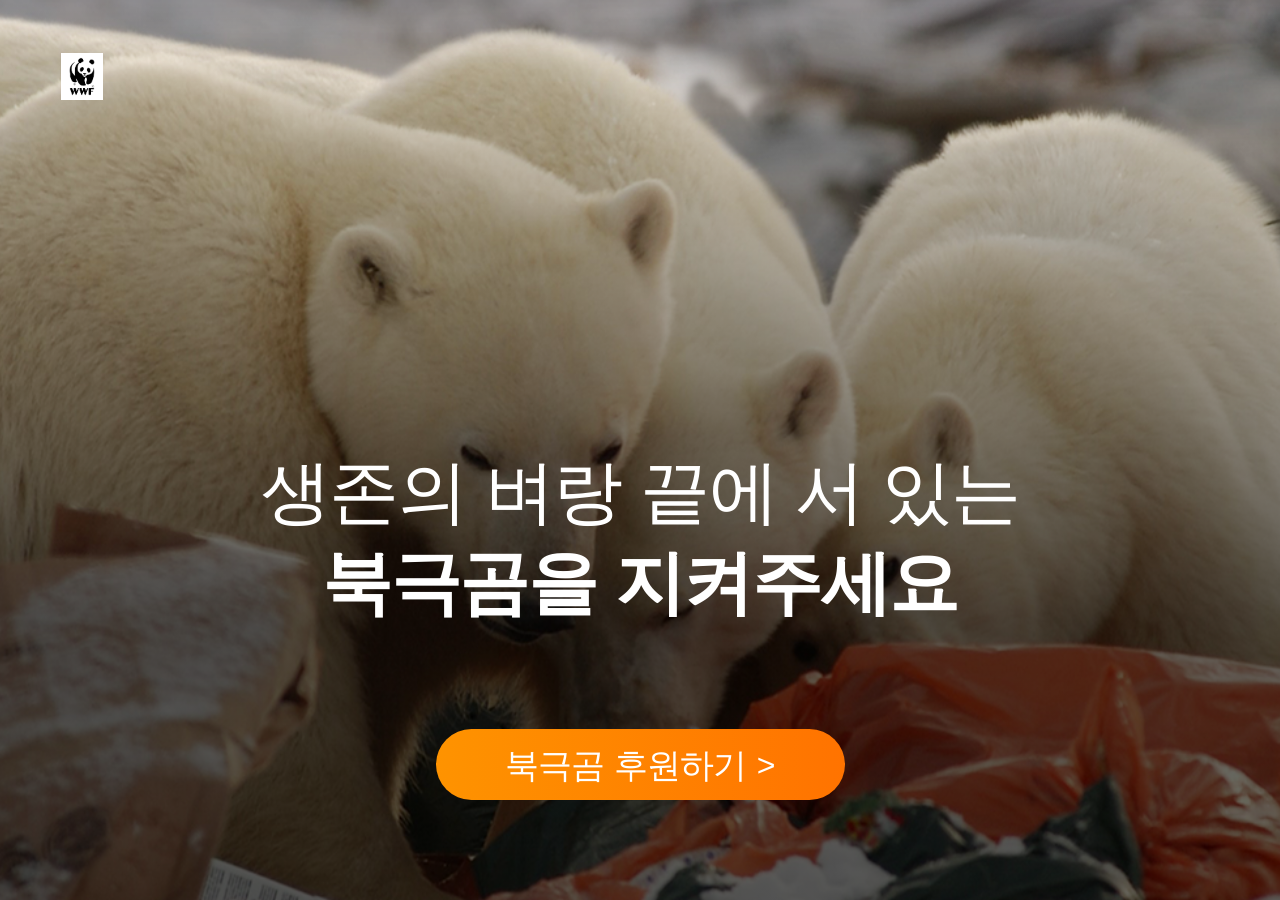
==== index.html @ dcb10bbf "1행 완성" ====
<!DOCTYPE html>
<html lang="ko">
<head>
    <meta charset="UTF-8">
    <meta name="viewport" content="width=device-width, initial-scale=1.0">
    <meta name="description" content="">
    <meta name="keywords" content="">
    <title>WWF | 북극곰 보호 캠페인</title>
    <link rel="shortcut icon" href="./images/logo.jpg" type="image/x-icon">
    <link rel="stylesheet" href="./styles/reset.css">
    <link rel="stylesheet" href="./styles/common.css">
    <link rel="stylesheet" href="./styles/index.css">
    <link rel="stylesheet" href="./styles/responsive.css">
</head>
<body>
    <div id="wrap">
        <!-- 1행 캠페인 표지 -->
        <section class="container intro">
            <p class="logo"><img src="./images/logo.jpg" alt="wwf"></p>
            <h1><span>생존의 벼랑 끝에 서 있는</span><span>북극곰을 지켜주세요</span></h1>
            <a href="#" class="sponsor_btn"><!-- 디자인이 반복되기 때문에 id보다는 class로 지정 --><em>북극곰 후원하기</em><!-- after --></a>
        </section>
        <!-- 2행 퀴즈 -->
        <!-- 3행 영상 -->
        <!-- 4행 50감소 -->
        <!-- 5행 인류재앙 -->
        <!-- 6행 빙하위기 -->
        <!-- 7행 WWF단체소개 -->
        <!-- 8행 활동내역-->
        <!-- 9행 선물 -->
        <!-- 10행 안내 -->
    </div>
</body>
</html>
---- styles/common.css ----
#wrap {}
#wrap * {transition:all 0.3s;}/* 화면크기가 변함에 따라 확확 바뀌는게 아니라 좀 더 자연스럽게 화면비율이 바뀜 */
#wrap .container {
    min-width:320px;
}
/* mobile design - .sponsor_btn */
#wrap .container .sponsor_btn {
    width:164px; height:41px; display:block;/* 인라인이기 때문에 크기가 적용되지 않으므로, display:block으로 크기를 적용시켜줌 */
    border-radius:37.5px;
    background:linear-gradient(90deg, #FE9300, #FF7300);
    display:flex; flex-flow:row nowrap;
    align-items:center; justify-content:center;
    gap:10px; margin:0 auto;
}
#wrap .container .sponsor_btn:hover::after {
    animation:move 0.5s linear alternate infinite;
    font-size:1rem;
}
#wrap .container .sponsor_btn::after {
    content:'>'; display:block;
    color:#fff; font-size:0.75rem;
}
@keyframes move {
    0% {opacity:1; transform:translateX(5px);}
    100% {opacity:0; transform:translateX(0);}
}
#wrap .container .sponsor_btn em {
    color:#fff; font-weight:500;
}
---- styles/index.css ----
/* ==========================================================================1행 캠페인 표지(m) */
#wrap .intro {
    /* 북극곰배경 bg1.png */
    background-image:url(../images/bg1.png);
    padding:100px 0;
    background-size:auto 145%;
    background-position:center bottom;
    position:relative;
}
#wrap .intro > * {position:relative; z-index:100;}
#wrap .intro::after {
    /* 북극곰배경 위에 깔리는 반투명한 검은색배경 rgba() */
    content:''; display:block;
    position:absolute; left:0; top:0; z-index:90;
    width:100%; height:100%;
    background:linear-gradient(transparent, #000 69%);
    opacity:0.6;
}
#wrap .intro .logo {/* w,h 중 한가지값만 작성(나머지는 자동비율조정) */
    width:24px;
    position:absolute; /* 피그마 무시기능과 동일 absolute */
    left:21px; top:18px;
}
#wrap .intro .logo img {width:100%;}/* 이미지는 w100% 설정 후 부모크키, 위치따라가게하는 개념 */
#wrap .intro h1 {margin-bottom:50px;}
#wrap .intro h1 span {
    color:#fff; display:block; text-align:center;
    font-size:1.88rem; font-weight:500;
    line-height:1.3;
}
#wrap .intro h1 span:nth-child(1) {}
#wrap .intro h1 span:nth-child(2) {}
#wrap .intro h1 .sponsor_btn {}
---- styles/responsive.css ----
/* 반응형조건 responsive */
/* mobile(320~) -> tablet(1024~) -> desktop(1250~) */
@media screen and (min-width:760px) {
    #wrap .intro {padding:210px 0 100px;}
    #wrap .intro .logo {width:28px; left:27px; top:28px;}
    #wrap .intro h1 {margin-bottom:75px;}
    #wrap .intro h1 span {font-size:2.5rem; font-weight:600;}
    #wrap .intro .sponsor_btn {width:206px; height:50px;}
    #wrap .container .sponsor_btn em {font-size:1.2rem;}
    #wrap .container .sponsor_btn::after {font-size:0.85rem;
}
@media screen and (min-width:1024px) {
    #wrap .intro {padding:410px 0 100px;}
    #wrap .intro .logo {width:32px; left:36px; top:30px;}
    #wrap .intro h1 {margin-bottom:100px;}
    #wrap .intro h1 span {font-size:3.13rem; font-weight:600;}
    #wrap .intro .sponsor_btn {width:238px; height:60px;}
    #wrap .container .sponsor_btn em {font-size:1.38rem;}
    #wrap .container .sponsor_btn::after {font-size:1rem;}
    #wrap .container .sponsor_btn:hover::after {font-size:1rem;}
    @keyframes move {
        0% {opacity:1; transform:translateX(8px);}
        100% {opacity:0; transform:translateX(0);}
    }
}/* 1024~ */
@media screen and (min-width:1250px) {
    #wrap .intro {padding:447px 0 100px;}
    #wrap .intro .logo {width:42px; left:61px; top:53px;}
    #wrap .intro h1 span {font-size:4.38rem;}
    #wrap .intro h1 span:nth-child(1) {font-weight:400;}
    #wrap .intro h1 span:nth-child(2) {font-weight:700;}
    #wrap .intro .sponsor_btn {width:409px; height:71px;}
    #wrap .container .sponsor_btn em {font-size:2.13rem;}
    #wrap .container .sponsor_btn::after {font-size:2rem;}
    #wrap .container .sponsor_btn:hover::after {font-size:2rem;}
    @keyframes move {
        0% {opacity:1; transform:translateX(10px);}
        100% {opacity:0; transform:translateX(0);}
    }
}/* 1250~ */
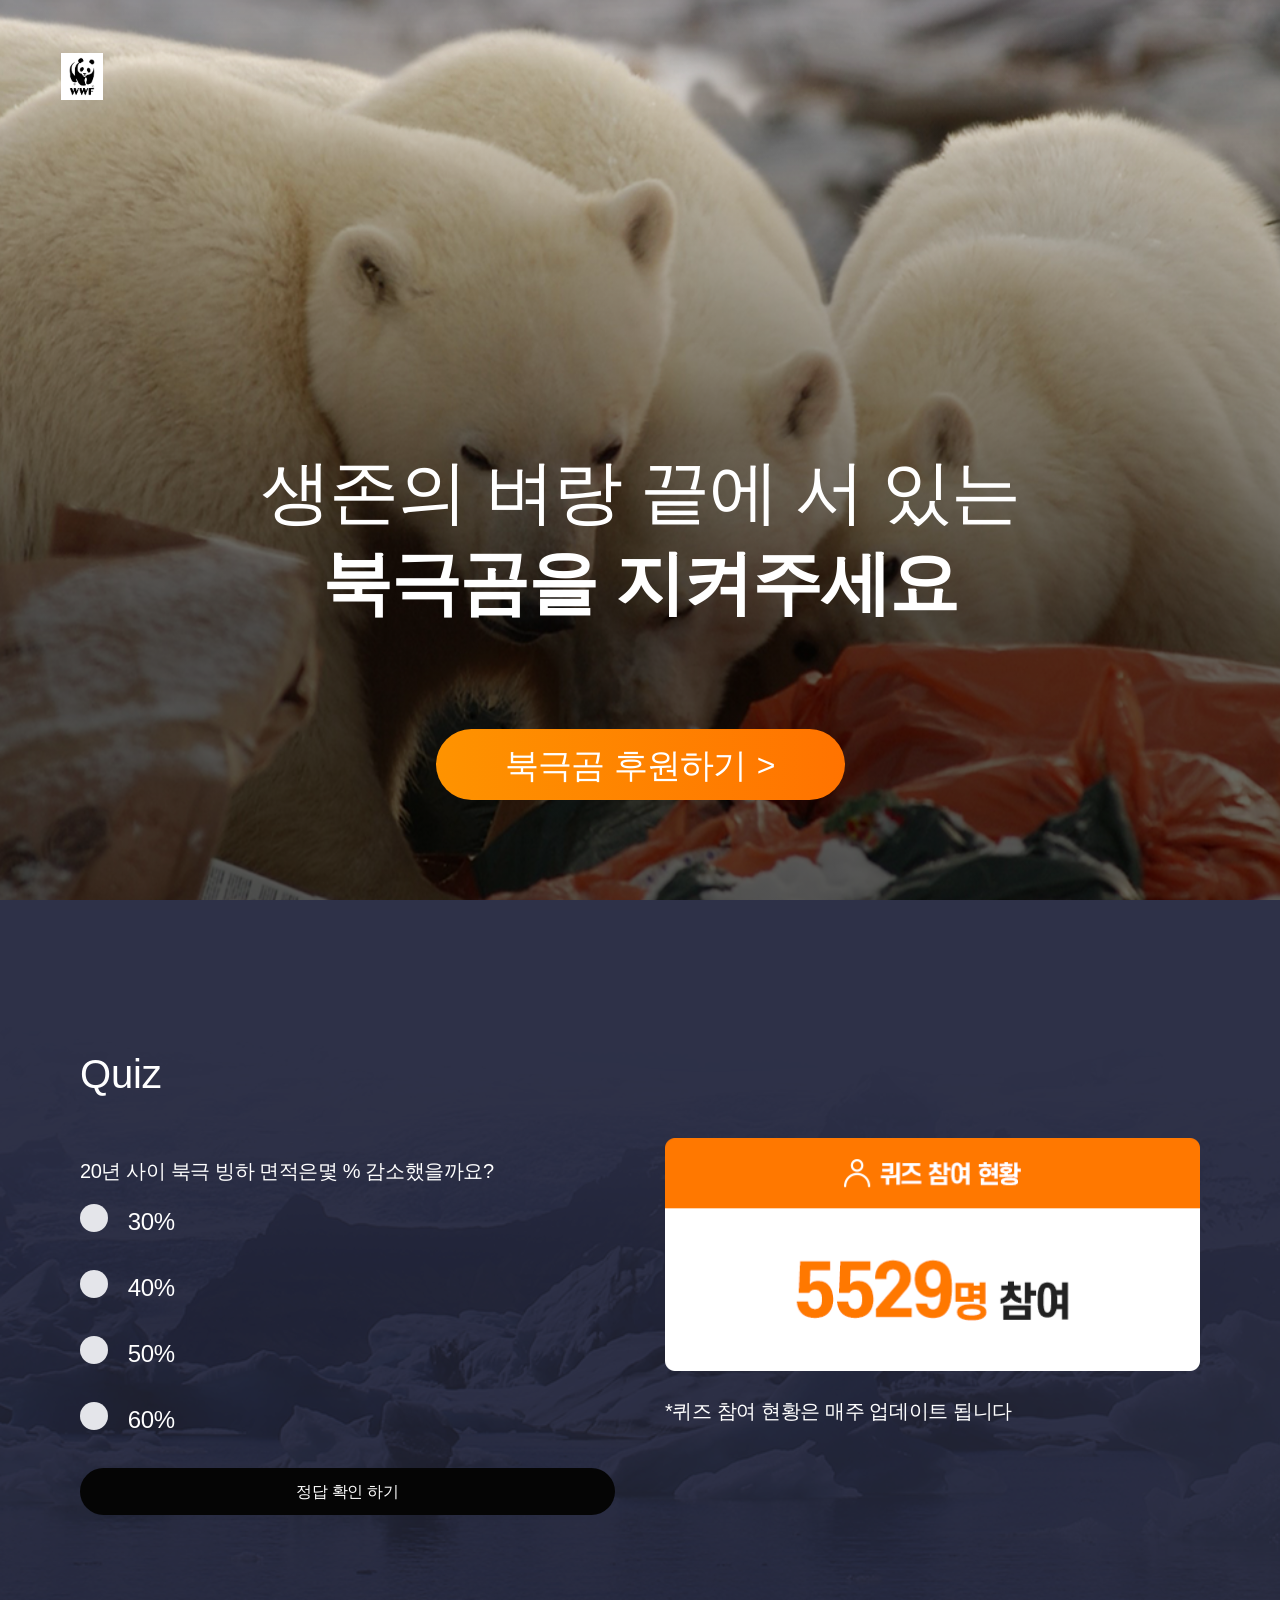
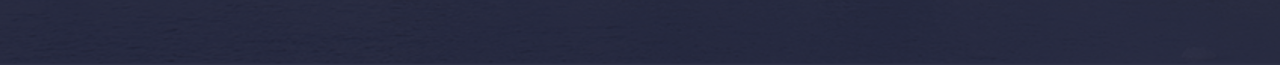
==== commit f25e5589: "2행 퀴즈 모바일 완성~반응형 작업중" ====
--- a/index.html
+++ b/index.html
@@ -21,6 +21,39 @@
             <a href="#" class="sponsor_btn"><!-- 디자인이 반복되기 때문에 id보다는 class로 지정 --><em>북극곰 후원하기</em><!-- after --></a>
         </section>
         <!-- 2행 퀴즈 -->
+        <div class="container quiz_bg">
+            <section class="contents quiz">
+                <div id="quiz_list">
+                    <h1>Quiz</h1>
+                    <h2><span>20년 사이 북극 빙하 면적은</span><span>몇 % 감소했을까요?</span></h2>
+                    <form action="#" method="get" id="quiz_frm">
+                        <ul>
+                            <li>
+                                <input type="radio" name="quiz_group" value="q30" id="q30">
+                                <label for="q30">30%</label>
+                            </li>
+                            <li>
+                                <input type="radio" name="quiz_group" value="q40" id="q40">
+                                <label for="q40">40%</label>
+                            </li>
+                            <li>
+                                <input type="radio" name="quiz_group" value="q50" id="q50">
+                                <label for="q50">50%</label>
+                            </li>
+                            <li>
+                                <input type="radio" name="quiz_group" value="q60" id="q60">
+                                <label for="q60">60%</label>
+                            </li>
+                        </ul>
+                        <button type="button" id="answer_btn">정답 확인 하기</button>
+                    </form>
+                </div>
+                <div class="quiz_status">
+                    <img src="./images/quiz_contents.png" alt="">
+                    <p>*퀴즈 참여 현황은 매주 업데이트 됩니다</p>
+                </div>
+            </section>
+        </div>
         <!-- 3행 영상 -->
         <!-- 4행 50감소 -->
         <!-- 5행 인류재앙 -->
--- a/styles/common.css
+++ b/styles/common.css
@@ -1,8 +1,10 @@
+/* 공통 common.css */
 #wrap {}
 #wrap * {transition:all 0.3s;}/* 화면크기가 변함에 따라 확확 바뀌는게 아니라 좀 더 자연스럽게 화면비율이 바뀜 */
 #wrap .container {
     min-width:320px;
 }
+#wrap .container .contents {max-width:1250px; margin:0 auto;}
 /* mobile design - .sponsor_btn */
 #wrap .container .sponsor_btn {
     width:164px; height:41px; display:block;/* 인라인이기 때문에 크기가 적용되지 않으므로, display:block으로 크기를 적용시켜줌 */
--- a/styles/index.css
+++ b/styles/index.css
@@ -30,4 +30,85 @@
 }
 #wrap .intro h1 span:nth-child(1) {}
 #wrap .intro h1 span:nth-child(2) {}
-#wrap .intro h1 .sponsor_btn {}+#wrap .intro h1 .sponsor_btn {}
+/* ==========================================================================2행 퀴즈(m) */
+#wrap .container {}
+#wrap .quiz_bg {
+    background-image:url(../images/quiz_bg.png);
+    background-position:center;
+    background-size:cover;
+    padding:70px; 
+}
+#wrap .quiz_bg .contents {}
+#wrap .quiz_bg .quiz {
+    display:flex; flex-flow:column wrap;
+    justify-content:center; align-items:center;/* t, d column -> row */
+    gap:50px;
+}
+#wrap .quiz_bg .quiz #quiz_list {/* margin-bottom:50px; */ width:100%;}
+#wrap .quiz_bg .quiz #quiz_list > * {margin:0 0 16px;}
+#wrap .quiz_bg .quiz #quiz_list h1,
+#wrap .quiz_bg .quiz #quiz_list h2 span:nth-child(2),
+#wrap .quiz_bg .quiz #quiz_list ul {}
+#wrap .quiz_bg .quiz #quiz_list h1 {
+    font-size:1.5rem; line-height:1.2; color:#fff; 
+    letter-spacing:-0.01rem; font-weight:500;
+    font-family:'Noto Sans KR', sans-serif;/* 단독글꼴일경우 */
+}
+#wrap .quiz_bg .quiz #quiz_list h2 {}
+#wrap .quiz_bg .quiz #quiz_list h2 span {
+    color:#fff;
+    display:block;
+    line-height:1.7;
+}
+#wrap .quiz_bg .quiz #quiz_list h2 span:nth-child(1) {}
+#wrap .quiz_bg .quiz #quiz_list h2 span:nth-child(2) {}
+#wrap .quiz_bg .quiz #quiz_list #quiz_frm {margin:0;}
+#wrap .quiz_bg .quiz #quiz_list #quiz_frm ul {margin:0 0 16px;}
+#wrap .quiz_bg .quiz #quiz_list #quiz_frm ul li:last-child {margin:0;}
+#wrap .quiz_bg .quiz #quiz_list #quiz_frm ul li {
+    color:#fff;
+    margin:0 0 16px;
+    position:relative;
+}
+#wrap .quiz_bg .quiz #quiz_list #quiz_frm ul li input {display:none;}
+#wrap .quiz_bg .quiz #quiz_list #quiz_frm ul li input:checked + label {
+    background-image:url(../images/chk_on.svg);
+}
+#wrap .quiz_bg .quiz #quiz_list #quiz_frm ul li:hover::after {
+    content:''; display:block;
+    position:absolute; left:0; bottom:-10px;
+    width:80%; height:2px; background:linear-gradient(90deg, #FF7300, transparent);
+}
+#wrap .quiz_bg .quiz #quiz_list #quiz_frm ul li:hover label {
+    color:#FF7300;
+}
+#wrap .quiz_bg .quiz #quiz_list #quiz_frm ul li label {
+    color:#fff; font-size:0.88rem; /* line-height:1.7; */
+    background-image:url(../images/chk_off.svg);
+    background-size:16px;
+    background-repeat:no-repeat;
+    padding-left:47.75px;
+}
+#wrap .quiz_bg .quiz #quiz_list #quiz_frm ul li #q30 {}
+#wrap .quiz_bg .quiz #quiz_list #quiz_frm ul li #q40 {}
+#wrap .quiz_bg .quiz #quiz_list #quiz_frm ul li #q50 {}
+#wrap .quiz_bg .quiz #quiz_list #quiz_frm ul li #q60 {}
+#wrap .quiz_bg .quiz #quiz_list #quiz_frm #answer_btn:hover {
+    animation:answer 1.5s linear alternate infinite;
+}
+@keyframes answer {
+    0% {opacity:0; background-color:#050505;}
+    100% {opacity:1; background-color:#FF7300;}
+} 
+#wrap .quiz_bg .quiz #quiz_list #quiz_frm #answer_btn {
+    color:#fff; background-color:#050505;
+    padding:10px; line-height:1.7;
+    border-radius:50px; width:100%;
+}
+#wrap .quiz_bg .quiz .quiz_status {}
+#wrap .quiz_bg .quiz .quiz_status img {width:100%;}
+#wrap .quiz_bg .quiz .quiz_status p {
+    line-height:1.7; color:#fff; font-size: 1.25rem;
+    margin:20px 0 0;
+}
--- a/styles/responsive.css
+++ b/styles/responsive.css
@@ -1,13 +1,18 @@
 /* 반응형조건 responsive */
 /* mobile(320~) -> tablet(1024~) -> desktop(1250~) */
-@media screen and (min-width:760px) {
+@media screen and (min-width:640px) {
+    /* ---------------------------------------------------------2행 퀴즈 */
+    #wrap .quiz_bg .quiz {flex-flow:row nowrap;}
+    #wrap .quiz_bg .quiz > * {flex:1;}
+}
+@media screen and (min-width:860px) {
     #wrap .intro {padding:210px 0 100px;}
     #wrap .intro .logo {width:28px; left:27px; top:28px;}
     #wrap .intro h1 {margin-bottom:75px;}
     #wrap .intro h1 span {font-size:2.5rem; font-weight:600;}
     #wrap .intro .sponsor_btn {width:206px; height:50px;}
     #wrap .container .sponsor_btn em {font-size:1.2rem;}
-    #wrap .container .sponsor_btn::after {font-size:0.85rem;
+    #wrap .container .sponsor_btn::after {font-size:0.85rem;}
 }
 @media screen and (min-width:1024px) {
     #wrap .intro {padding:410px 0 100px;}
@@ -21,6 +26,16 @@
     @keyframes move {
         0% {opacity:1; transform:translateX(8px);}
         100% {opacity:0; transform:translateX(0);}
+    }
+    /* ---------------------------------------------------------2행 퀴즈 */
+    #wrap .quiz_bg {padding:150px 80px;}
+    #wrap .quiz_bg .quiz #quiz_list h1 {font-size:2.5rem; margin:0 0 56px;}
+    #wrap .quiz_bg .quiz #quiz_list h2 span {font-size:1.25rem; display:inline-block;}
+    #wrap .quiz_bg .quiz #quiz_list h2 span:nth-child(1) {}
+    #wrap .quiz_bg .quiz #quiz_list h2 span:nth-child(2) {}
+    #wrap .quiz_bg .quiz #quiz_list #quiz_frm ul li label {
+        font-size:1.5rem; line-height:1.5; margin:0 0 30px;
+        background-size:28px; display:block;
     }
 }/* 1024~ */
 @media screen and (min-width:1250px) {
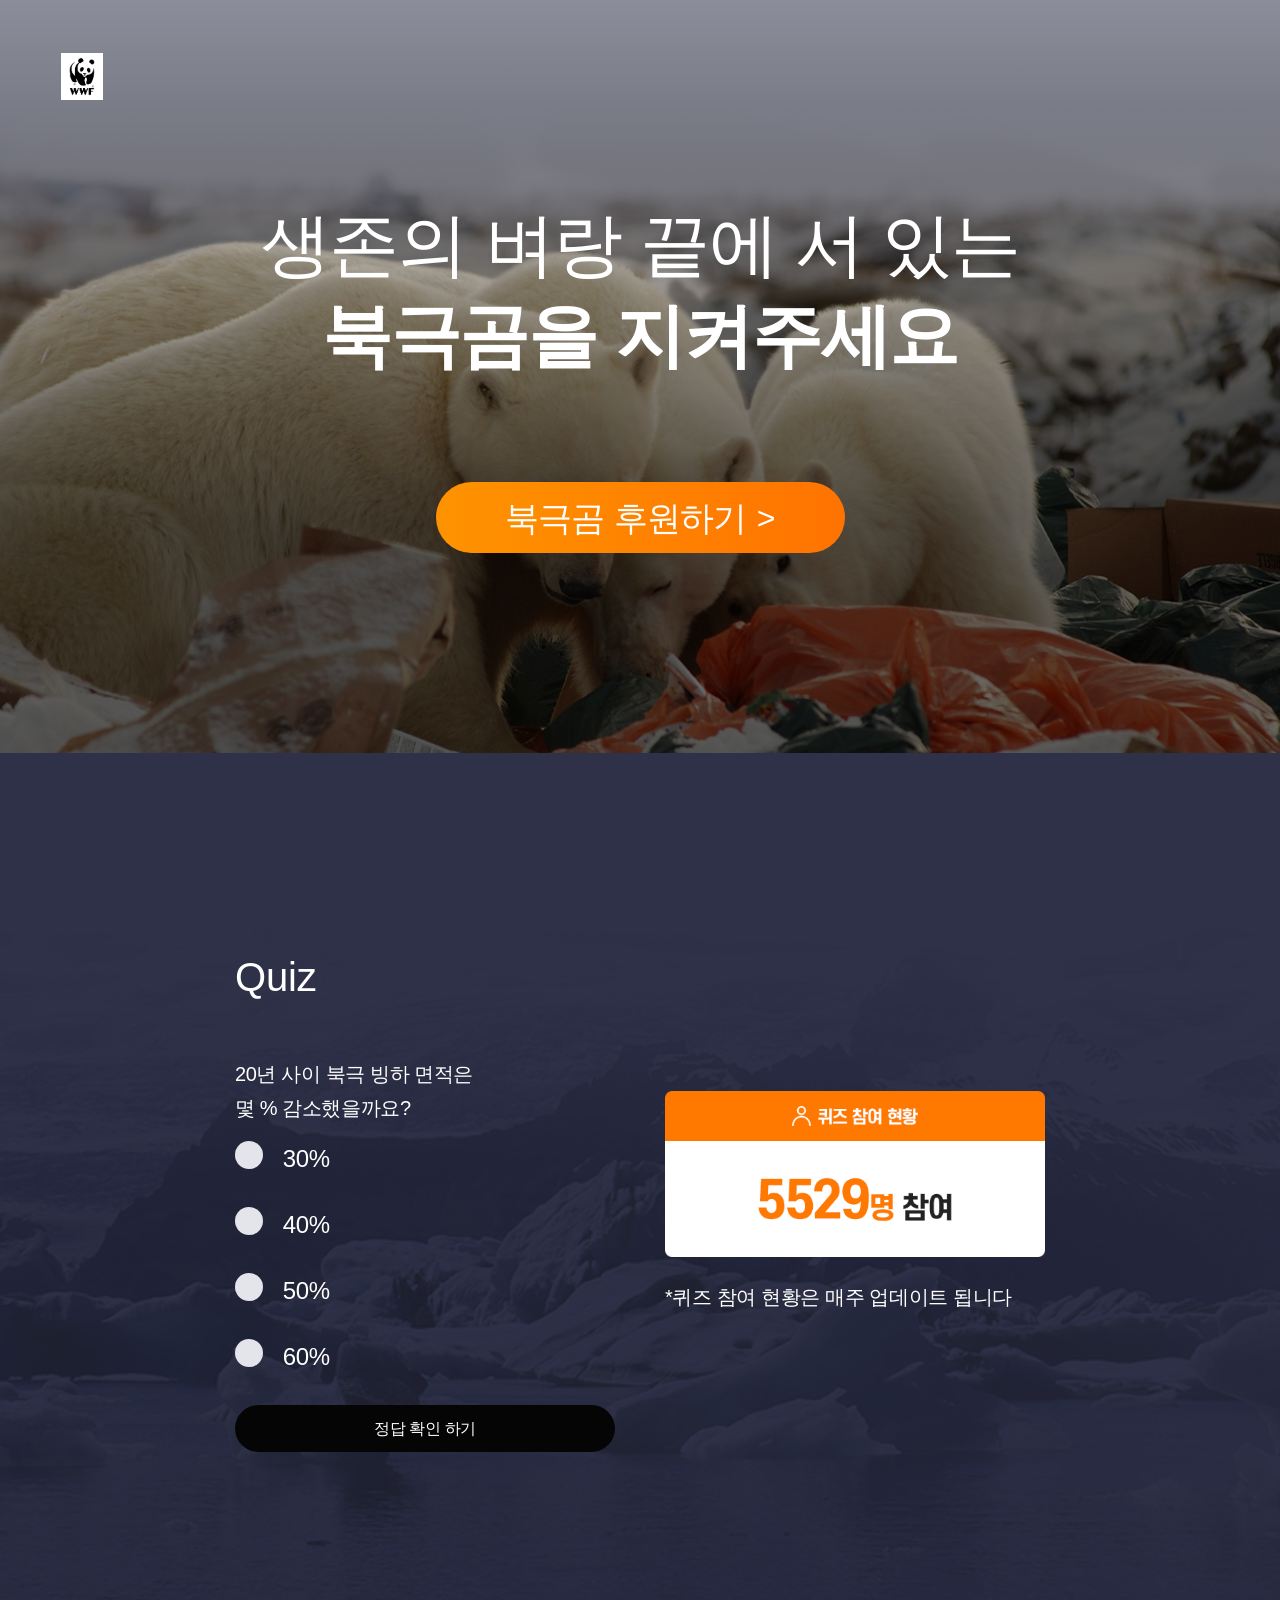
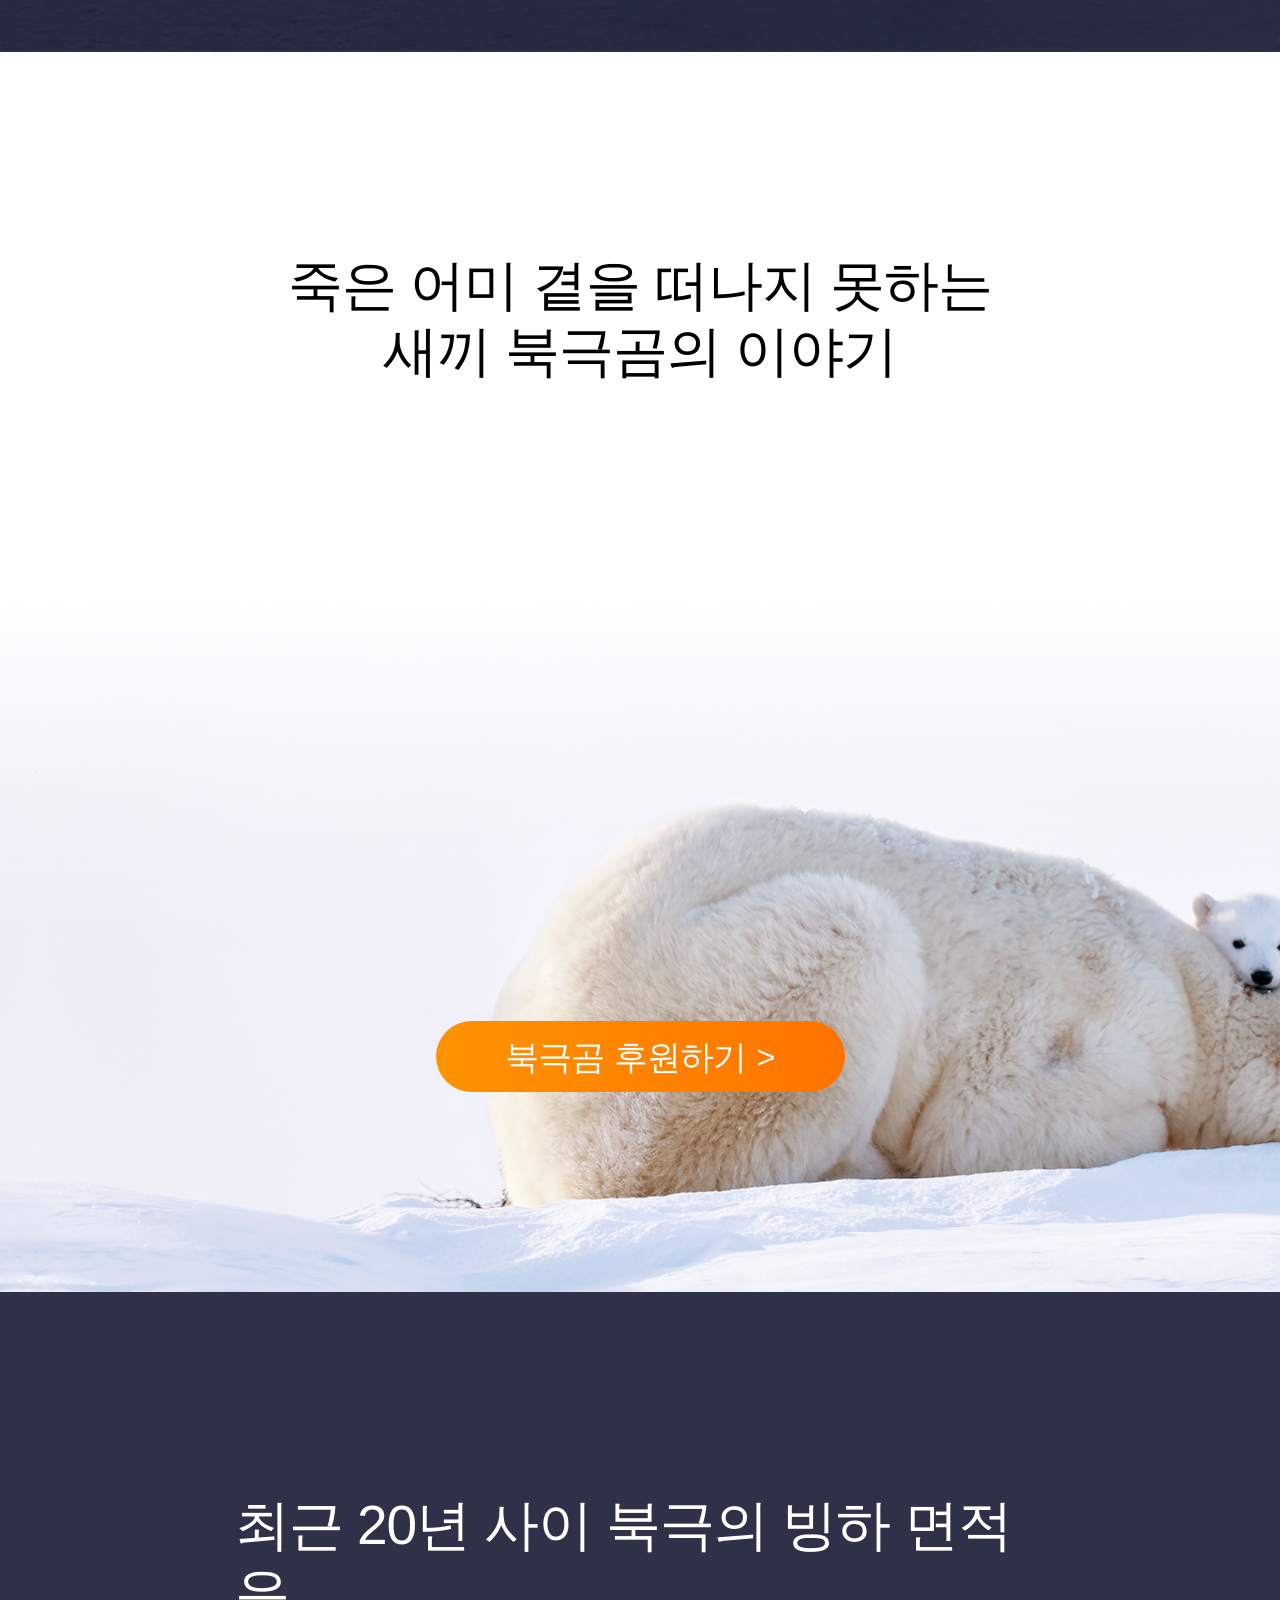
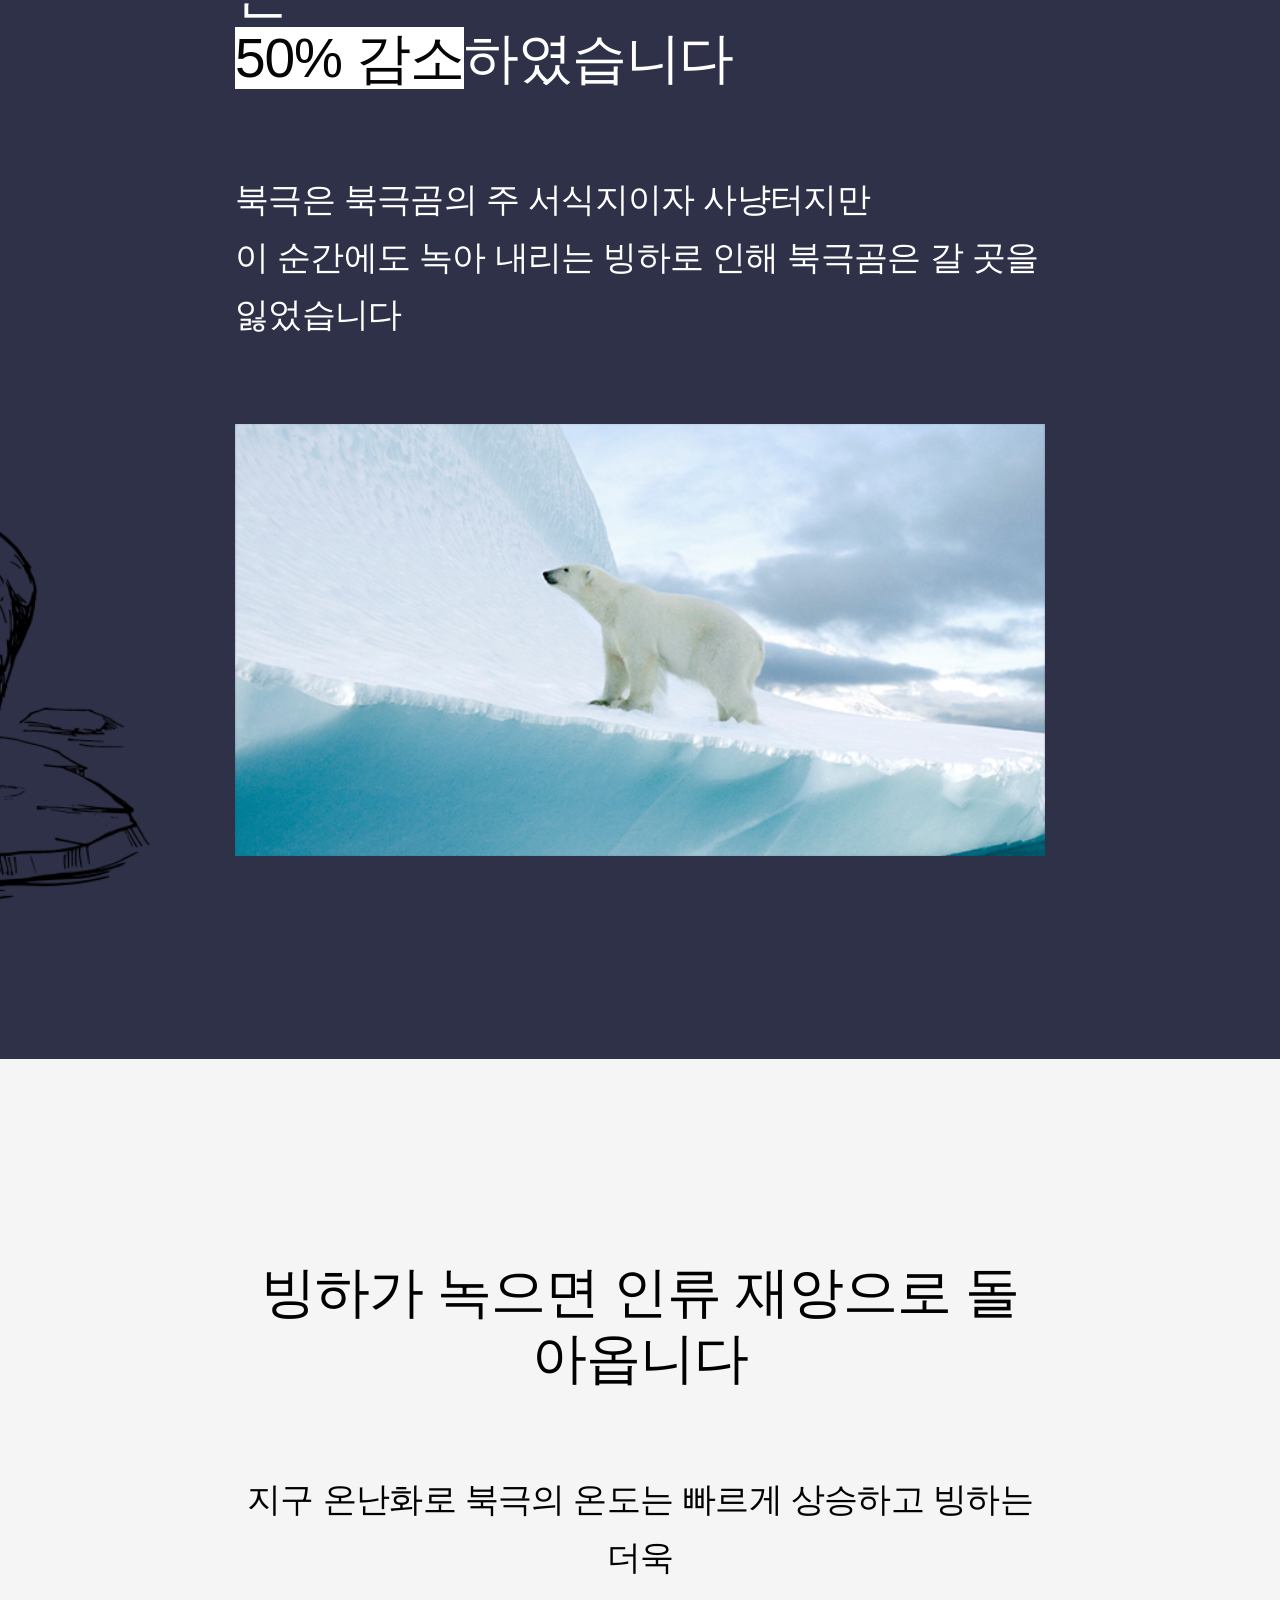
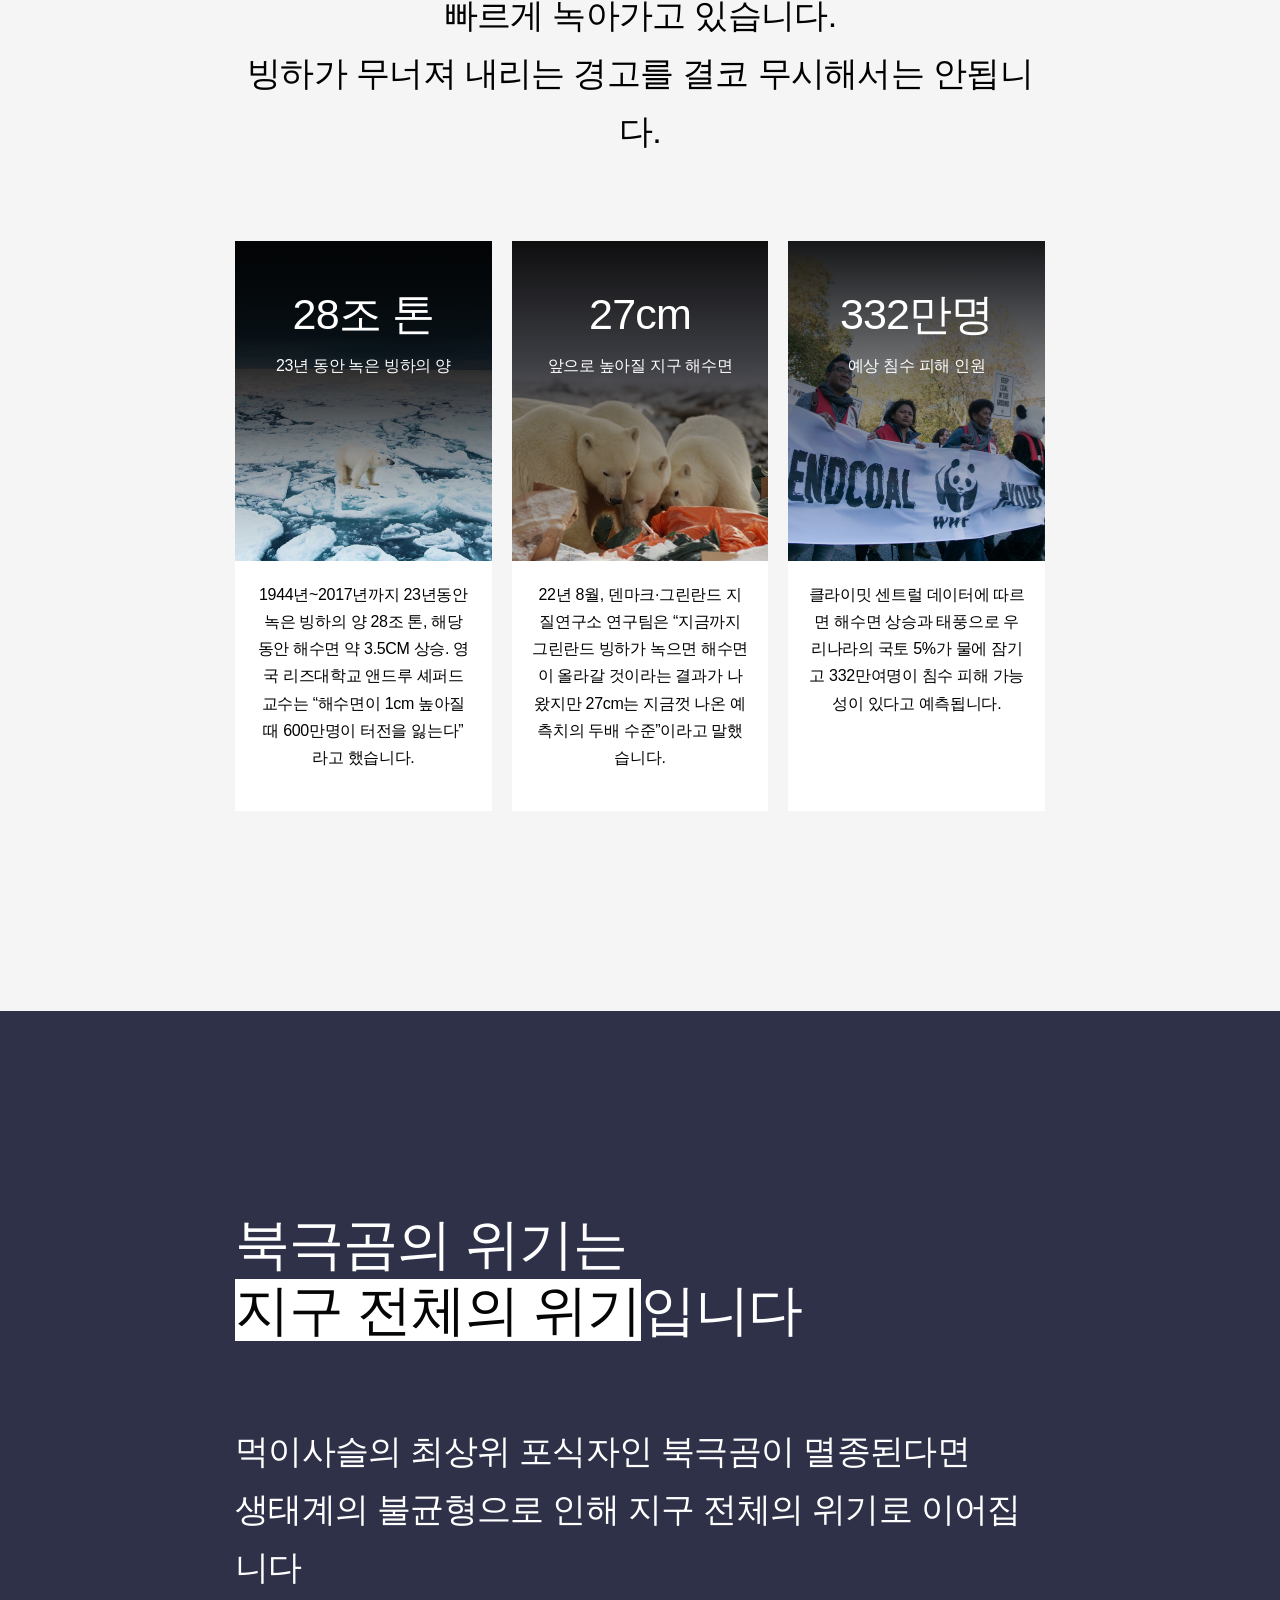
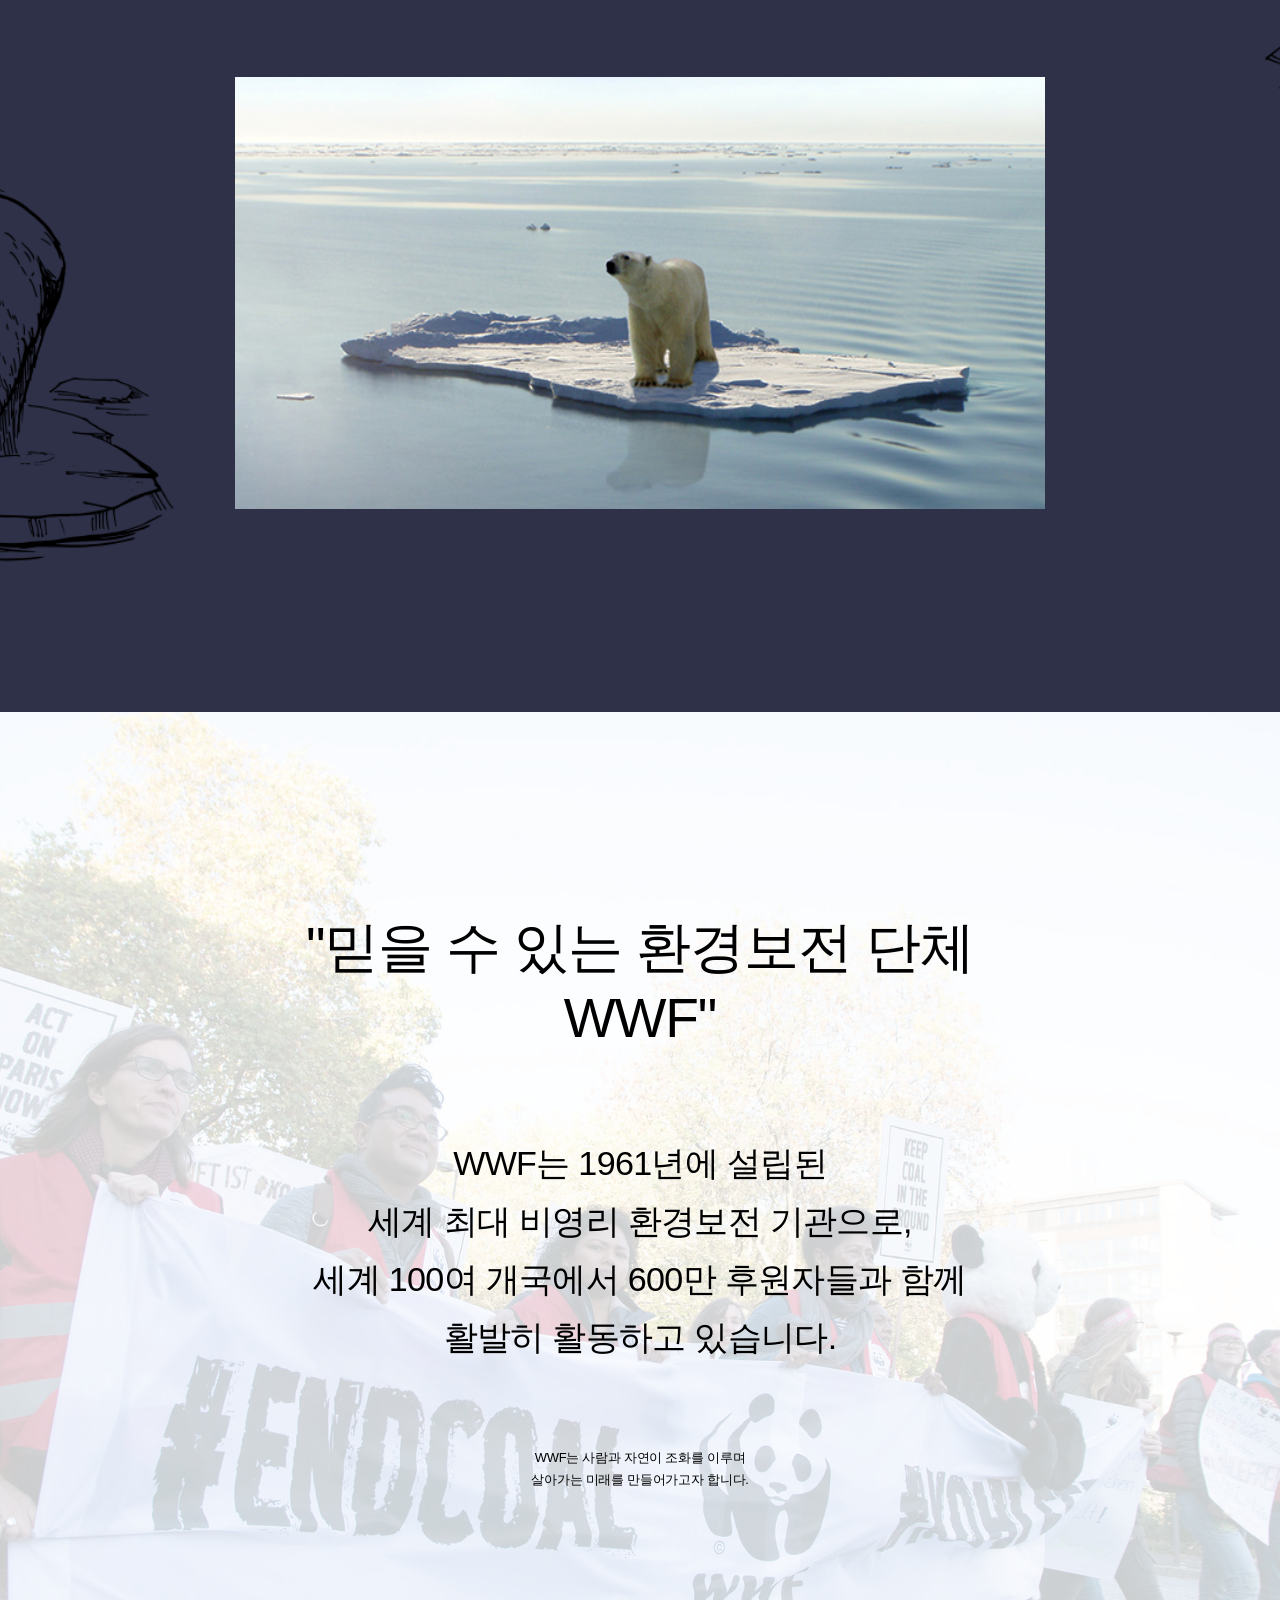
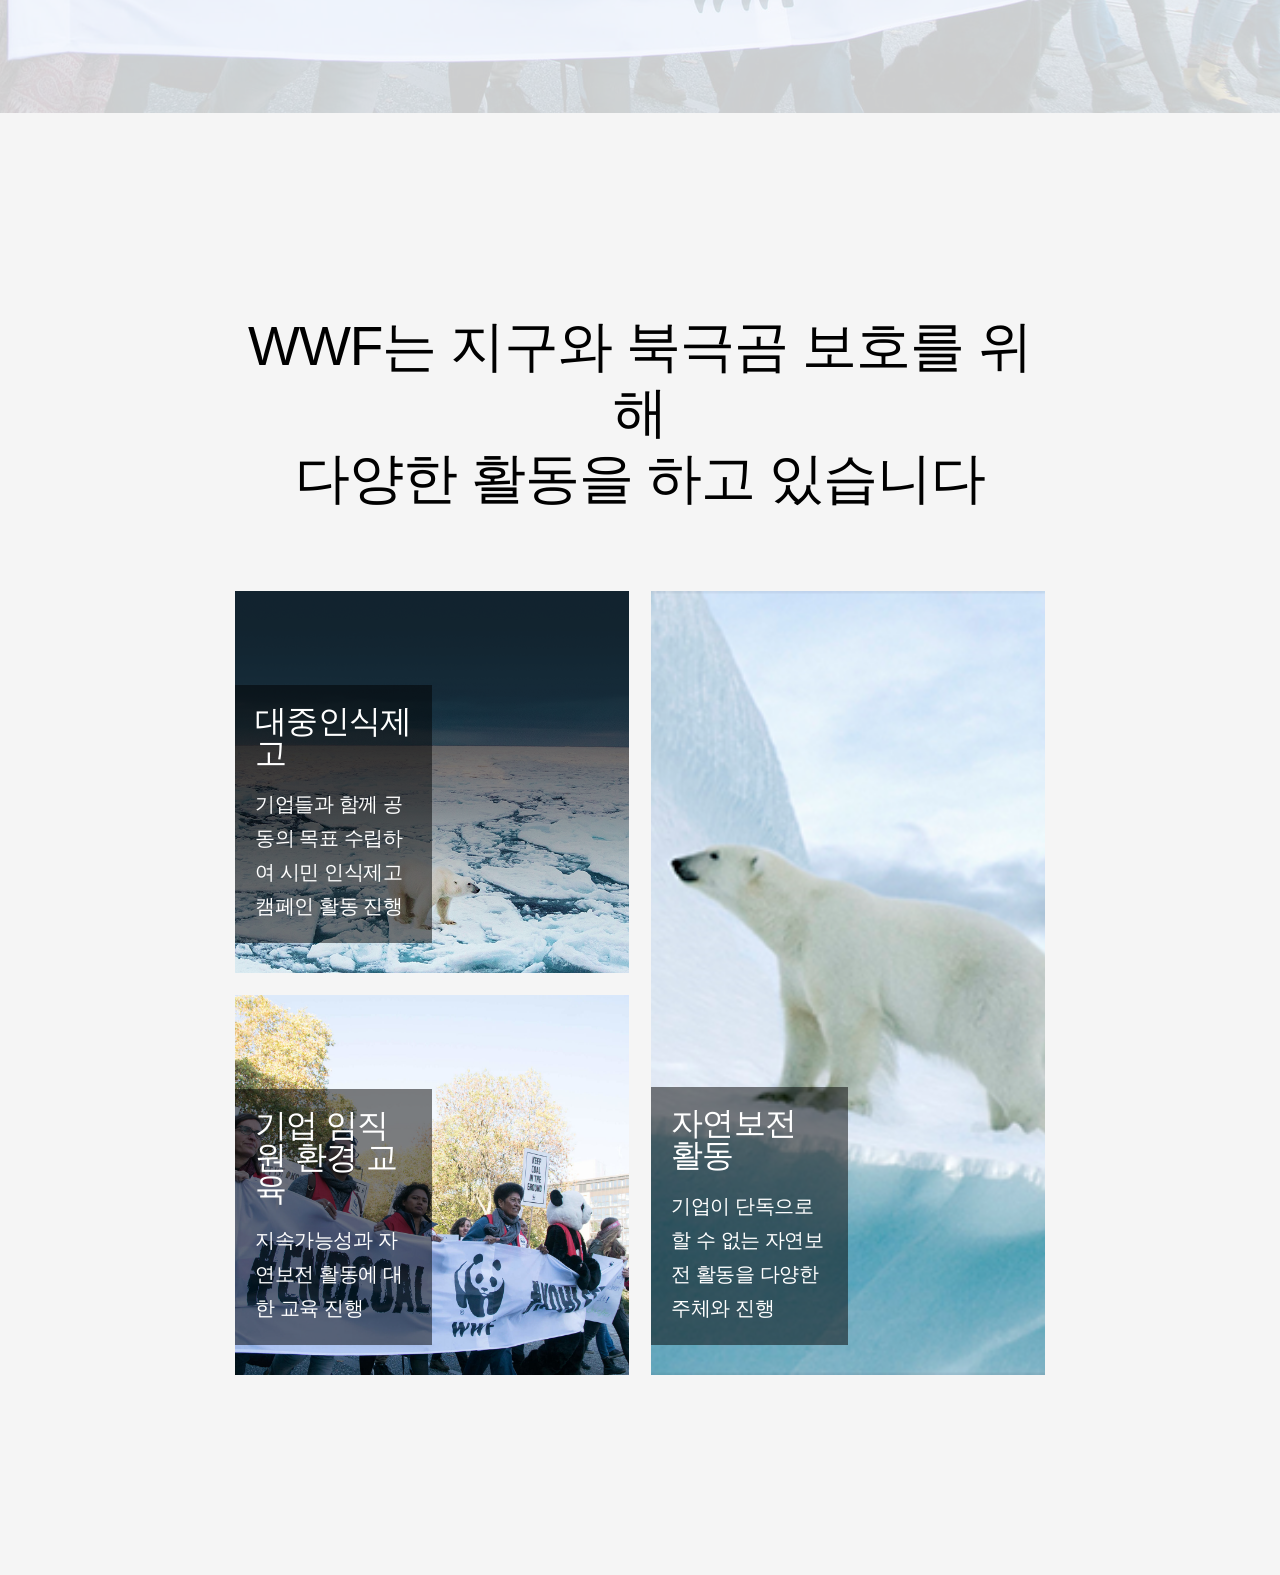
==== commit 784bb351: "~8행 css 및 반응형 작업" ====
--- a/index.html
+++ b/index.html
@@ -55,11 +55,99 @@
             </section>
         </div>
         <!-- 3행 영상 -->
+        <div class="container video_bg">
+            <div class="contents video">
+                <h1>죽은 어미 곁을 떠나지 못하는<br>새끼 북극곰의 이야기</h1>
+                <iframe src="https://www.youtube.com/embed/u9V5MBqhLRc" title="기후변화를 막고 녹아내리는 북극에서 북극곰을 지켜주세요!" frameborder="0" allow="accelerometer; autoplay; clipboard-write; encrypted-media; gyroscope; picture-in-picture; web-share" referrerpolicy="strict-origin-when-cross-origin" allowfullscreen></iframe>
+                <a href="#" class="sponsor_btn"><!-- 디자인이 반복되기 때문에 id보다는 class로 지정 --><em>북극곰 후원하기</em><!-- after --></a>
+            </div>
+        </div>
         <!-- 4행 50감소 -->
+        <div class="container reduction_bg">
+            <div class="contents reduction">
+                <h1>최근 20년 사이 북극의 빙하 면적은<br><span class="highlight">50% 감소</span>하였습니다</h1>
+                <p>북극은 북극곰의 주 서식지이자 사냥터지만<br>이 순간에도 녹아 내리는 빙하로 인해 북극곰은 갈 곳을 잃었습니다</p>
+                <p><img src="./images/reduction_50.png" alt=""></p>
+            </div>
+        </div>
         <!-- 5행 인류재앙 -->
+        <div class="container humanity_bg">
+            <div class="contents humanity">
+                <h1>빙하가 녹으면 인류 재앙으로 돌아옵니다</h1>
+                <p>지구 온난화로 북극의 온도는 빠르게 상승하고 빙하는 더욱<br>빠르게 녹아가고 있습니다.<br>빙하가 무너져 내리는 경고를 결코 무시해서는 안됩니다.</p>
+                <ul class="list">
+                    <li>
+                        <dl>
+                            <dt>28조 톤</dt>
+                            <dd>23년 동안 녹은 빙하의 양</dd>
+                        </dl>
+                        <div class="txt">
+                            <p>1944년~2017년까지 23년동안 녹은 빙하의 양 28조 톤, 해당 동안 해수면 약 3.5CM 상승. 영국 리즈대학교 앤드루 셰퍼드 교수는 “해수면이 1cm 높아질 때 600만명이 터전을 잃는다” 라고 했습니다.</p>
+                        </div>
+                    </li>
+                    <li>
+                        <dl>
+                            <dt>27cm</dt>
+                            <dd>앞으로 높아질 지구 해수면</dd>
+                        </dl>
+                        <div class="txt">
+                            <p>22년 8월, 덴마크·그린란드 지질연구소 연구팀은 “지금까지 그린란드 빙하가 녹으면 해수면이 올라갈 것이라는 결과가 나왔지만 27cm는 지금껏 나온 예측치의 두배 수준”이라고 말했습니다.</p>
+                        </div>
+                    </li>
+                    <li>
+                        <dl>
+                            <dt>332만명</dt>
+                            <dd>예상 침수 피해 인원</dd>
+                        </dl>
+                        <div class="txt">
+                            <p>클라이밋 센트럴 데이터에 따르면 해수면 상승과 태풍으로 우리나라의 국토 5%가 물에 잠기고 332만여명이 침수 피해 가능성이 있다고 예측됩니다.</p>
+                        </div>
+                    </li>
+                </ul>
+            </div>
+        </div>
         <!-- 6행 빙하위기 -->
+        <div class="container crisis_bg">
+            <div class="contents crisis">
+                <h1>북극곰의 위기는<br><span class="highlight">지구 전체의 위기</span>입니다</h1>
+                <p>먹이사슬의 최상위 포식자인 북극곰이 멸종된다면<br>생태계의 불균형으로 인해 지구 전체의 위기로 이어집니다</p>
+                <p><img src="./images/bg2.png" alt=""></p>
+            </div>
+        </div>
         <!-- 7행 WWF단체소개 -->
+        <div class="container wwf_bg">
+            <div class="contents wwf">
+                <h1>"믿을 수 있는 환경보전 단체 WWF"</h1>
+                <p>WWF는 1961년에 설립된<br>세계 최대 비영리 환경보전 기관으로,<br>세계 100여 개국에서 600만 후원자들과 함께<br>활발히 활동하고 있습니다.</p>
+                <p>WWF는 사람과 자연이 조화를 이루며<br>살아가는 미래를 만들어가고자 합니다.</p>
+            </div>
+        </div>
         <!-- 8행 활동내역-->
+        <div class="container activity_bg">
+            <div class="contents activity">
+                <h1>WWF는 지구와 북극곰 보호를 위해<br>다양한 활동을 하고 있습니다</h1>
+                <ul class="details">
+                    <li>
+                        <dl class="txt">
+                            <dt>대중인식제고</dt>
+                            <dd>기업들과 함께 공동의 목표 수립하여 시민 인식제고 캠페인 활동 진행</dd>
+                        </dl>
+                    </li>
+                    <li>
+                        <dl class="txt">
+                            <dt>기업 임직원 환경 교육</dt>
+                            <dd>지속가능성과 자연보전 활동에 대한 교육 진행</dd>
+                        </dl>
+                    </li>
+                    <li>
+                        <dl class="txt">
+                            <dt>자연보전 활동</dt>
+                            <dd>기업이 단독으로 할 수 없는 자연보전 활동을 다양한 주체와 진행</dd>
+                        </dl>
+                    </li>
+                </ul>
+            </div>
+        </div>
         <!-- 9행 선물 -->
         <!-- 10행 안내 -->
     </div>
--- a/styles/common.css
+++ b/styles/common.css
@@ -3,8 +3,20 @@
 #wrap * {transition:all 0.3s;}/* 화면크기가 변함에 따라 확확 바뀌는게 아니라 좀 더 자연스럽게 화면비율이 바뀜 */
 #wrap .container {
     min-width:320px;
+    background-size:cover; background-position:center;
+    padding:70px 15px;
 }
 #wrap .container .contents {max-width:1250px; margin:0 auto;}
+#wrap .container .contents h1 {
+    font-size:1.38rem; font-weight:500;
+    line-height:1.2; color:#000; margin:0 0 40px;
+}
+#wrap .container .contents h1 .highlight {
+    background-color:#fff; color:#050505; font-weight:500;
+}
+#wrap .container .contents h1+p {
+    font-size:0.81rem; line-height:1.7; font-weight:500; margin:0 0 22px;
+}
 /* mobile design - .sponsor_btn */
 #wrap .container .sponsor_btn {
     width:164px; height:41px; display:block;/* 인라인이기 때문에 크기가 적용되지 않으므로, display:block으로 크기를 적용시켜줌 */
--- a/styles/index.css
+++ b/styles/index.css
@@ -3,8 +3,6 @@
     /* 북극곰배경 bg1.png */
     background-image:url(../images/bg1.png);
     padding:100px 0;
-    background-size:auto 145%;
-    background-position:center bottom;
     position:relative;
 }
 #wrap .intro > * {position:relative; z-index:100;}
@@ -111,4 +109,125 @@
 #wrap .quiz_bg .quiz .quiz_status p {
     line-height:1.7; color:#fff; font-size: 1.25rem;
     margin:20px 0 0;
-}+}
+/* ==========================================================================3행 영상(m) */
+#wrap .video_bg {
+    background-image:url(../images/video_bg.png);
+    padding:50px 15px;
+}
+#wrap .video_bg .video {}
+#wrap .video_bg .video h1 {text-align:center;}
+#wrap .video_bg .video iframe {width:100%; margin:0 0 70px;}
+/* ==========================================================================4행 50감소(m) */
+#wrap .reduction_bg {
+    background-image:url(../images/reduction_50_bg.png);
+}
+#wrap .reduction_bg .reduction {}
+#wrap .reduction_bg .reduction h1 {color:#fff;}
+#wrap .reduction_bg .reduction h1 span {}
+#wrap .reduction_bg .reduction h1 .highlight {}
+#wrap .reduction_bg .reduction h1+p {color:#fff;}
+#wrap .reduction_bg .reduction p img {width:100%}
+/* ==========================================================================5행 인류재앙(m) */
+#wrap .humanity_bg {
+    background-color:#F5F5F5;
+}
+#wrap .humanity_bg .humanity {}
+#wrap .humanity_bg .humanity h1 {text-align:center;}
+#wrap .humanity_bg .humanity h1 span {}
+#wrap .humanity_bg .humanity h1 .highlight {}
+#wrap .humanity_bg .humanity h1+p {text-align:center;}
+#wrap .humanity_bg .humanity .list {
+    display:flex; flex-flow:column wrap; gap:20px;
+    justify-content:center; align-content:center;
+    /* display:grid; grid-template-rows:1fr 1fr 1fr; */
+}
+#wrap .humanity_bg .humanity .list li {
+    width:100%;
+}
+#wrap .humanity_bg .humanity .list li dl {
+    background-position:center;
+    background-size:100%; padding:48px 0;
+    text-align:center; position:relative;
+}
+#wrap .humanity_bg .humanity .list li dl * {color:#fff; position:relative; z-index:10;}
+#wrap .humanity_bg .humanity .list li:nth-child(1) dl {background-image:url(../images/warming_28.png);}
+#wrap .humanity_bg .humanity .list li:nth-child(2) dl {background-image:url(../images/warming_27.png);}
+#wrap .humanity_bg .humanity .list li:nth-child(3) dl {background-image:url(../images/wwf.jpg);}
+#wrap .humanity_bg .humanity .list li dl:before {
+    content:''; display:block; background:linear-gradient(rgba(0,0,0,0.9), transparent);
+    position:absolute; left:0; top:0; width:100%; height:100%; z-index:9;
+}
+#wrap .humanity_bg .humanity .list li dl dt {
+    font-size:1.38rem; font-weight:500;
+    line-height:1.2; margin:0 0 11px;
+}
+#wrap .humanity_bg .humanity .list li dl dd {line-height:1.7;}
+#wrap .humanity_bg .humanity .list li .txt {background:#fff; padding:20px;}
+#wrap .humanity_bg .humanity .list li .txt p {
+    text-align:center; font-size:0.81rem; line-height:1.7;
+}
+/* ==========================================================================6행 빙하위기(m) */
+#wrap .crisis_bg {
+    background-image:url(../images/reduction_50_bg.png);
+}
+#wrap .crisis_bg .crisis_{}
+#wrap .crisis_bg .crisis h1 {color:#fff;}
+#wrap .crisis_bg .crisis h1 span {}
+#wrap .crisis_bg .crisis h1 .highlight {}
+#wrap .crisis_bg .crisis h1+p {color:#fff;}
+#wrap .crisis_bg .crisis p img {width:100%}
+/* ==========================================================================7행 WWF단체소개(m) */
+#wrap .wwf_bg {
+    background-image:url(../images/wwf.jpg);
+    position:relative; padding:70px 67px;
+    text-align:center;
+}
+#wrap .wwf_bg::after {
+    content:''; display:block; width:100%; height:100%;
+    background:rgba(255,255,255,0.8);
+    position:absolute; left:0; top:0; z-index:9;
+}
+#wrap .wwf_bg .wwf {margin:0 0 22px; position:relative; z-index:10;}
+#wrap .wwf_bg .wwf h1 {font-size:1.88rem; line-height:1.3; font-weight:500;}
+#wrap .wwf_bg .wwf p {font-size:0.81rem; line-height:1.7;}
+/* ==========================================================================8행 8행 활동내역(m) */
+#wrap .activity_bg {
+    background:#F5F5F5;
+}
+#wrap .activity_bg .activity {}
+#wrap .activity_bg .activity h1 {text-align:center;}
+#wrap .activity_bg .activity .details {
+    display:grid; gap:22px;
+    grid-template-areas:
+        'public'
+        'corporation'
+        'nature';
+}
+#wrap .activity_bg .activity .details li {
+    position:relative; padding-top:94px;
+    background-position:center; background-size:cover;
+}
+#wrap .activity_bg .activity .details li:nth-child(1) {
+    grid-area:public;/* 대중-grid 2차원 정렬을 위한 자식 이름 짓기 */
+    background-image:url(../images/warming_28.png);
+}
+#wrap .activity_bg .activity .details li:nth-child(2) {
+    grid-area:corporation;/* 기업 */
+    background-image:url(../images/wwf.jpg);
+}
+#wrap .activity_bg .activity .details li:nth-child(3) {
+    grid-area:nature;/* 자연 */
+    background-image:url(../images/reduction_50.png);
+}
+#wrap .activity_bg .activity .details li .txt {
+    padding:20px; background-color:rgba(0,0,0,0.5);
+}
+#wrap .activity_bg .activity .details li .txt dt {
+    color:#fff; font-size:1.38rem; margin:0 0 18px; font-weight:500;
+}
+#wrap .activity_bg .activity .details li .txt dd {
+    color:#fff; font-size:0.81rem;
+}
+/* ==========================================================================9행 선물(m) */
+/* ==========================================================================10행 안내(m) */
--- a/styles/responsive.css
+++ b/styles/responsive.css
@@ -10,16 +10,37 @@
     #wrap .intro .logo {width:28px; left:27px; top:28px;}
     #wrap .intro h1 {margin-bottom:75px;}
     #wrap .intro h1 span {font-size:2.5rem; font-weight:600;}
-    #wrap .intro .sponsor_btn {width:206px; height:50px;}
+    #wrap .container .sponsor_btn {width:206px; height:50px;}
+    /* ---------------------------------------------------------3행~6행 공통 */
+    #wrap .container {padding:200px 80px;}
+    #wrap .container .contents h1 {font-size:2.5rem; margin:0 0 40px;}
+    #wrap .container .contents h1+p {font-size:1.38rem;}
+    /* ---------------------------------------------------------3행 */
+    #wrap .video_bg .video h1 {margin:0 0 70px;}
+    #wrap .video_bg .video iframe {height:484px;}
     #wrap .container .sponsor_btn em {font-size:1.2rem;}
     #wrap .container .sponsor_btn::after {font-size:0.85rem;}
+    /* ---------------------------------------------------------5행 */
+    #wrap .humanity_bg .humanity .list {flex-flow:row nowrap;}
+    #wrap .humanity_bg .humanity .list li {flex:1;}
+    #wrap .humanity_bg .humanity .list li dl {
+        background-position:center bottom; background-repeat:no-repeat;
+        background-size:100%;
+        padding:48px 0 182px;
+    }
+    #wrap .humanity_bg .humanity .list li:nth-child(3) dl {
+        background-size:cover;
+    }
+    #wrap .humanity_bg .humanity .list li dl dt {font-size:2.69rem;}
+    #wrap .humanity_bg .humanity .list li .txt {height:250px;}
+    #wrap .humanity_bg .humanity .list li .txt p {font-size:1rem;}
 }
 @media screen and (min-width:1024px) {
     #wrap .intro {padding:410px 0 100px;}
     #wrap .intro .logo {width:32px; left:36px; top:30px;}
     #wrap .intro h1 {margin-bottom:100px;}
     #wrap .intro h1 span {font-size:3.13rem; font-weight:600;}
-    #wrap .intro .sponsor_btn {width:238px; height:60px;}
+    #wrap .container .sponsor_btn {width:238px; height:60px;}
     #wrap .container .sponsor_btn em {font-size:1.38rem;}
     #wrap .container .sponsor_btn::after {font-size:1rem;}
     #wrap .container .sponsor_btn:hover::after {font-size:1rem;}
@@ -37,6 +58,20 @@
         font-size:1.5rem; line-height:1.5; margin:0 0 30px;
         background-size:28px; display:block;
     }
+    /* ----------------------------------------------------------8행 활동내역 */
+    #wrap .activity_bg .activity .details {
+        grid-template-areas:
+            'public nature'
+            'corporation nature';
+        grid-template-columns:1fr 1fr;
+    }
+    #wrap .activity_bg .activity .details li {position:relative; padding-bottom:30px;}
+    #wrap .activity_bg .activity .details li .txt {width:50%;}
+    #wrap .activity_bg .activity .details li:last-child .txt {
+        position:absolute; left:0; bottom:30px;
+    }
+    #wrap .activity_bg .activity .details li .txt dt {font-size:2rem;}
+    #wrap .activity_bg .activity .details li .txt dd {font-size:1.25rem; line-height:1.7;}
 }/* 1024~ */
 @media screen and (min-width:1250px) {
     #wrap .intro {padding:447px 0 100px;}
@@ -44,7 +79,12 @@
     #wrap .intro h1 span {font-size:4.38rem;}
     #wrap .intro h1 span:nth-child(1) {font-weight:400;}
     #wrap .intro h1 span:nth-child(2) {font-weight:700;}
-    #wrap .intro .sponsor_btn {width:409px; height:71px;}
+    /* ---------------------------------------------------------3행~6행 공통 */
+    #wrap .container {padding:200px 235px;}
+    #wrap .container .contents h1 {font-size:3.44rem; margin:0 0 80px;}
+    #wrap .container .contents h1+p {font-size:2.13rem; margin:0 0 80px;}
+    /* ---------------------------------------------------------3행 */
+    #wrap .container .sponsor_btn {width:409px; height:71px;}
     #wrap .container .sponsor_btn em {font-size:2.13rem;}
     #wrap .container .sponsor_btn::after {font-size:2rem;}
     #wrap .container .sponsor_btn:hover::after {font-size:2rem;}
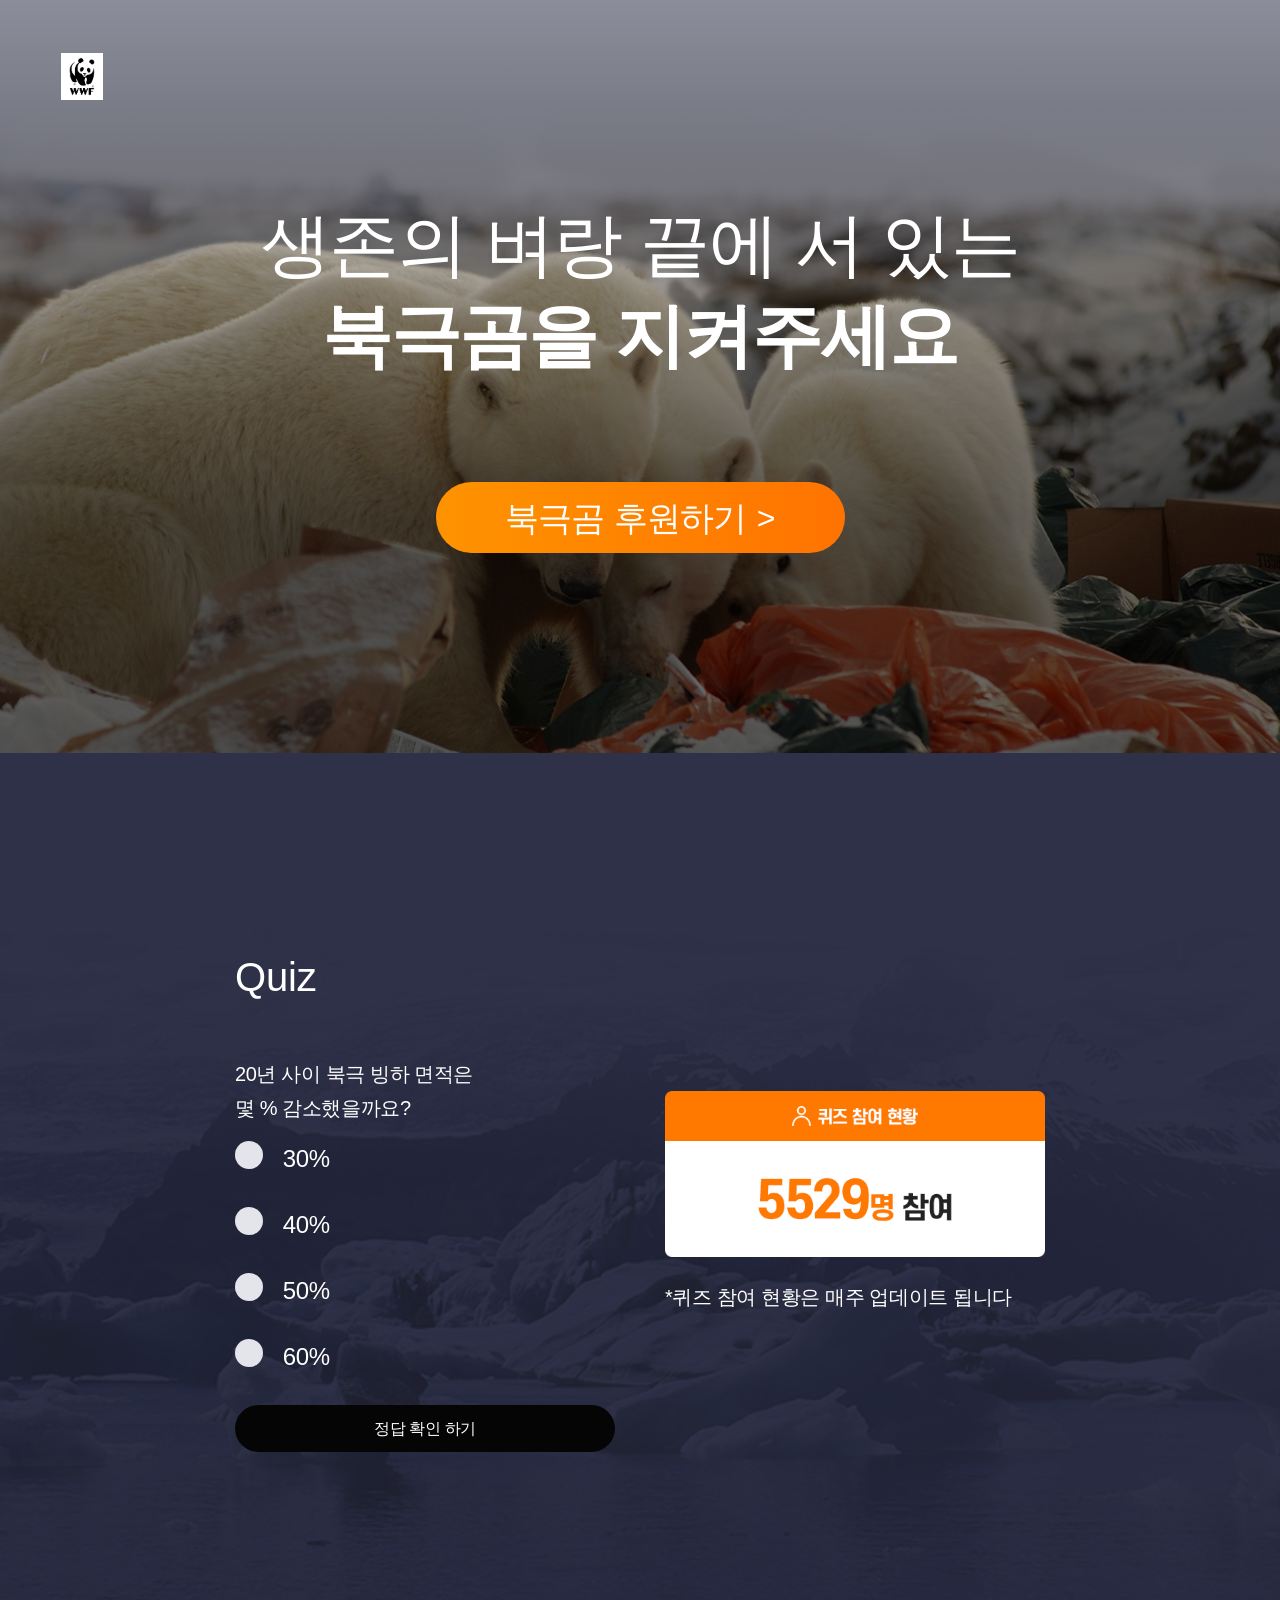
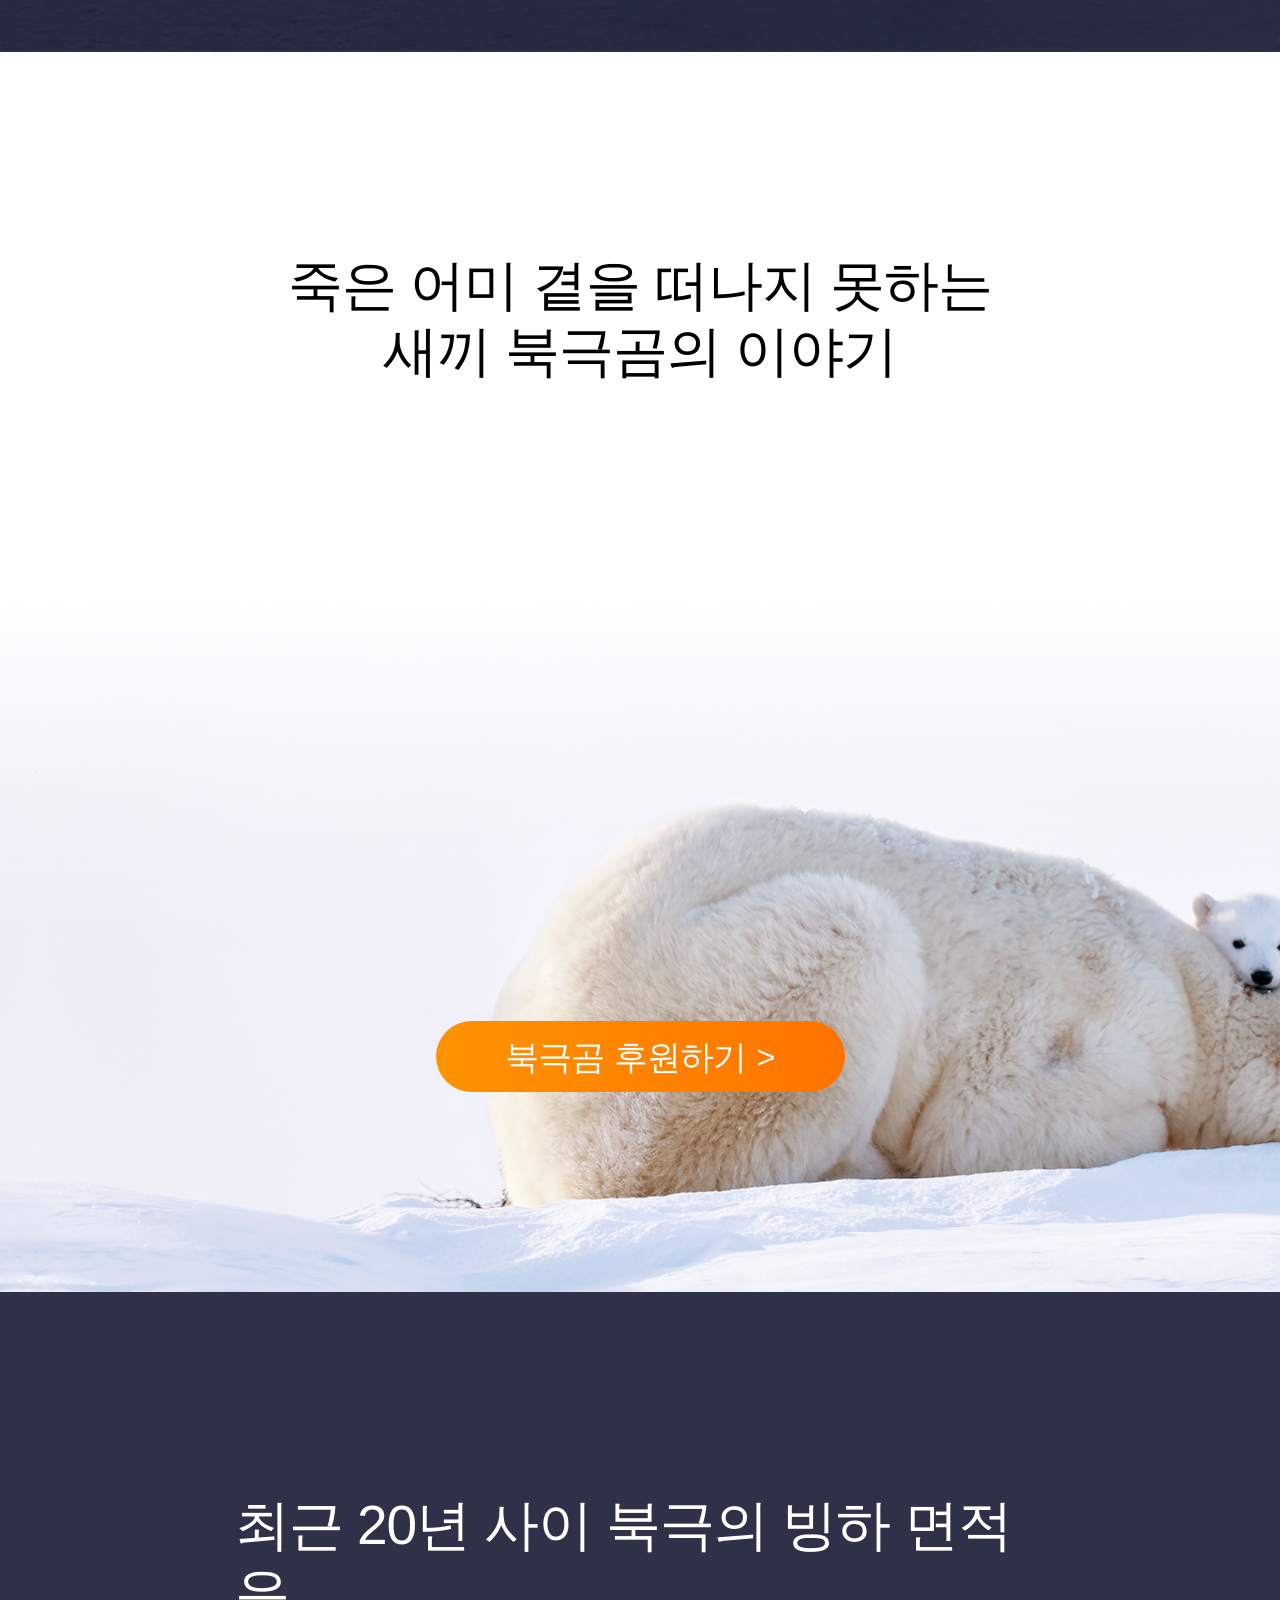
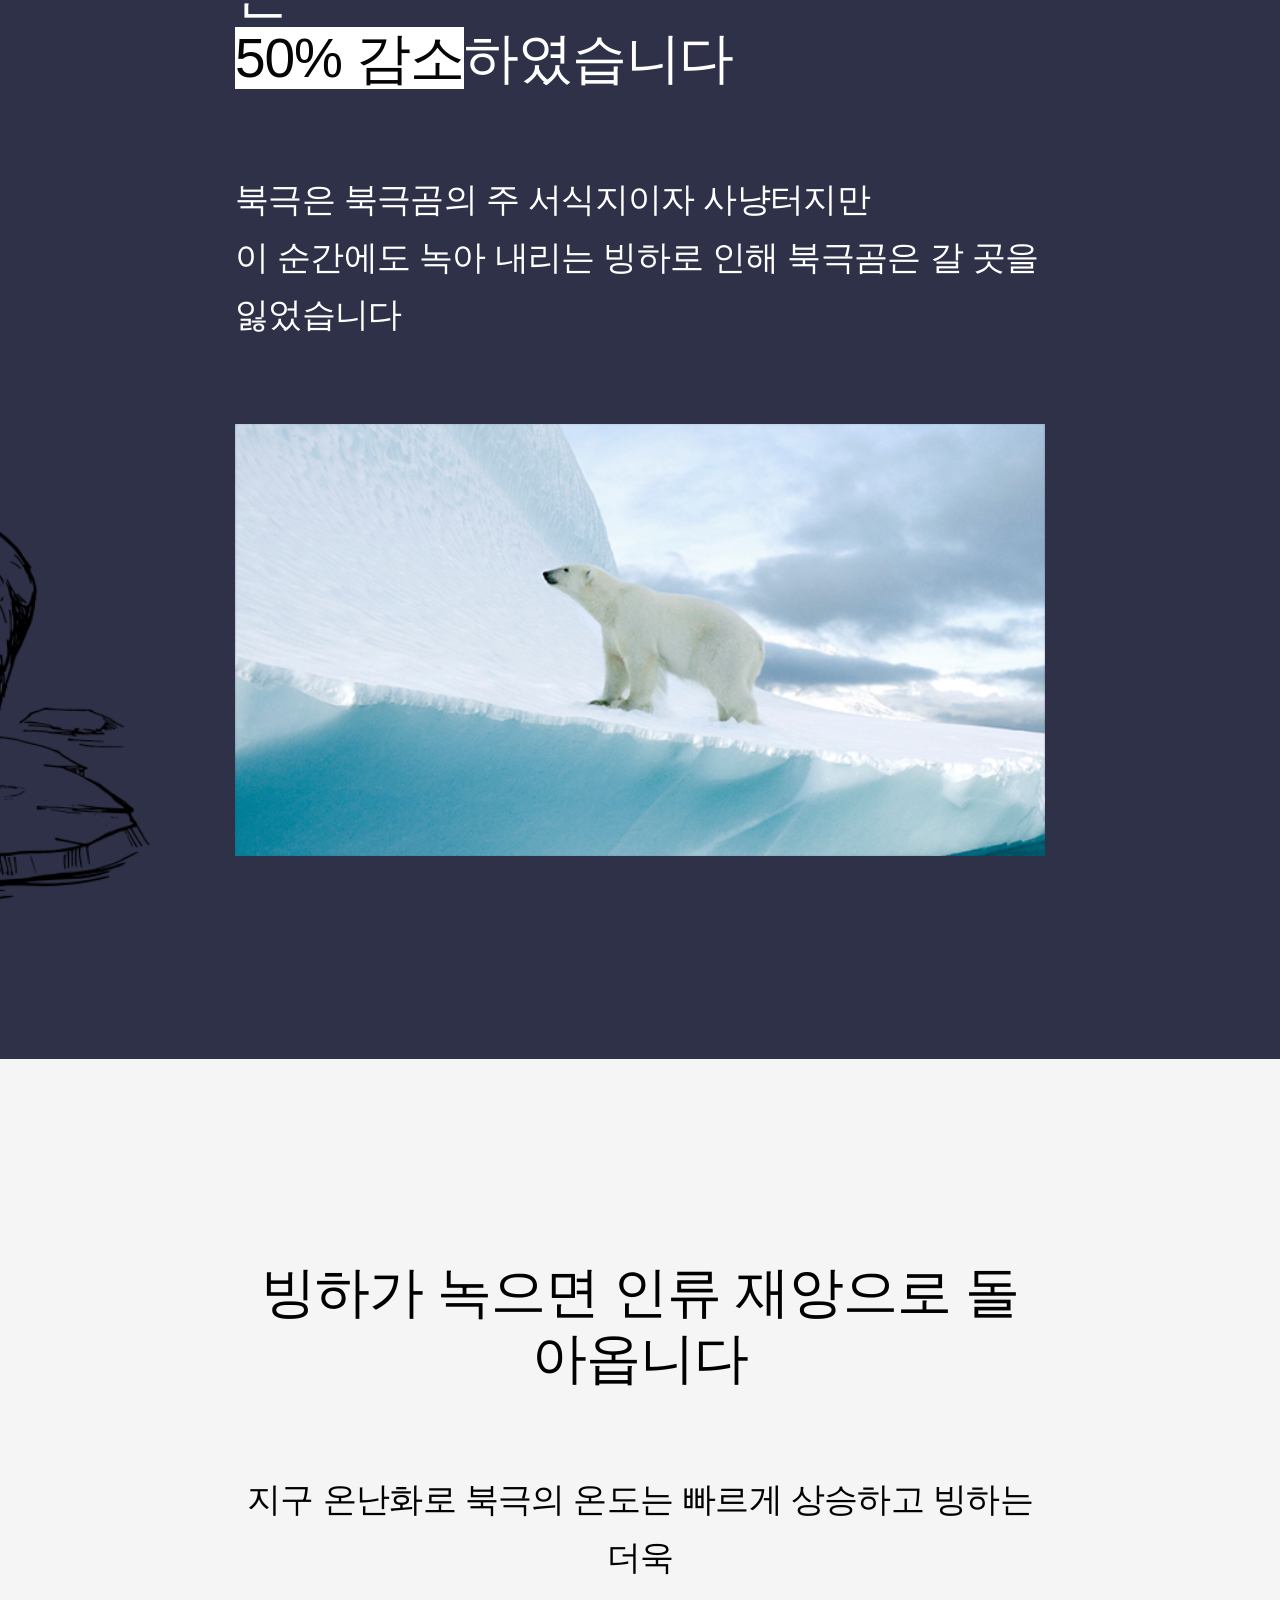
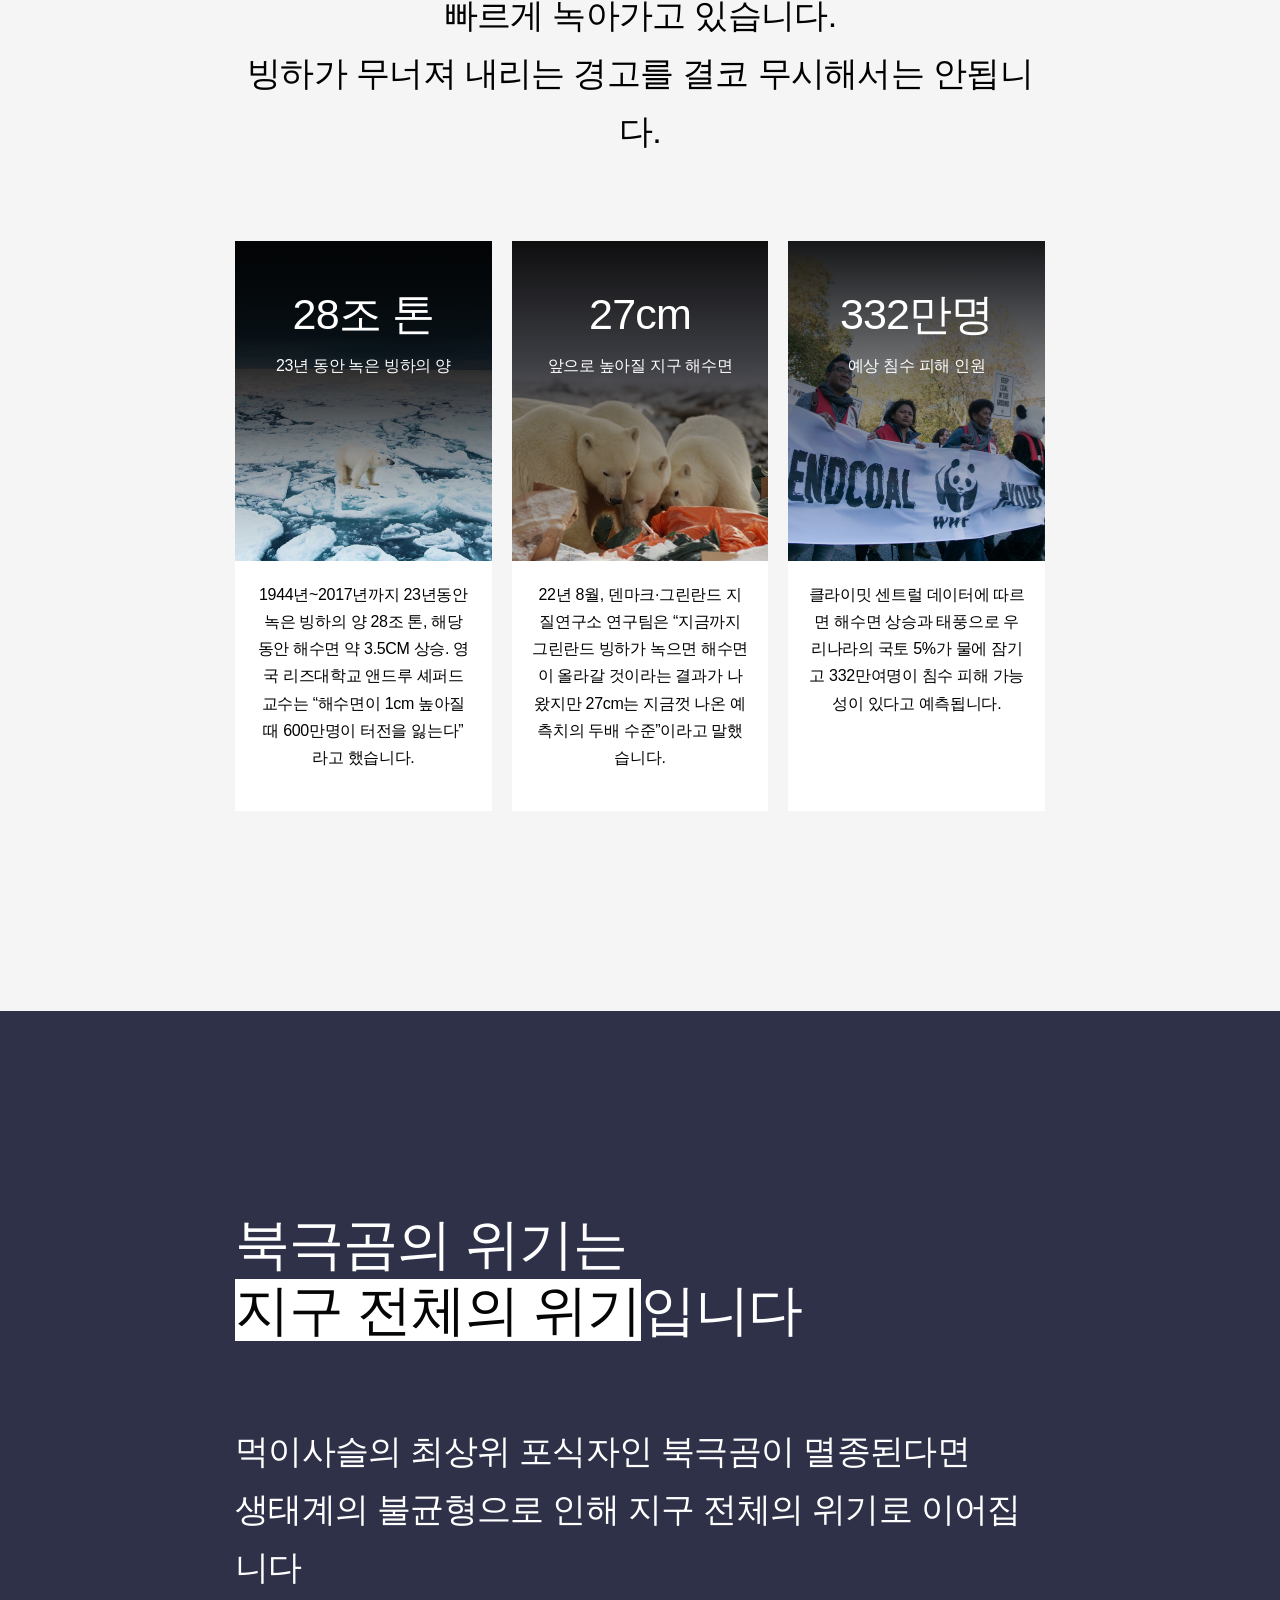
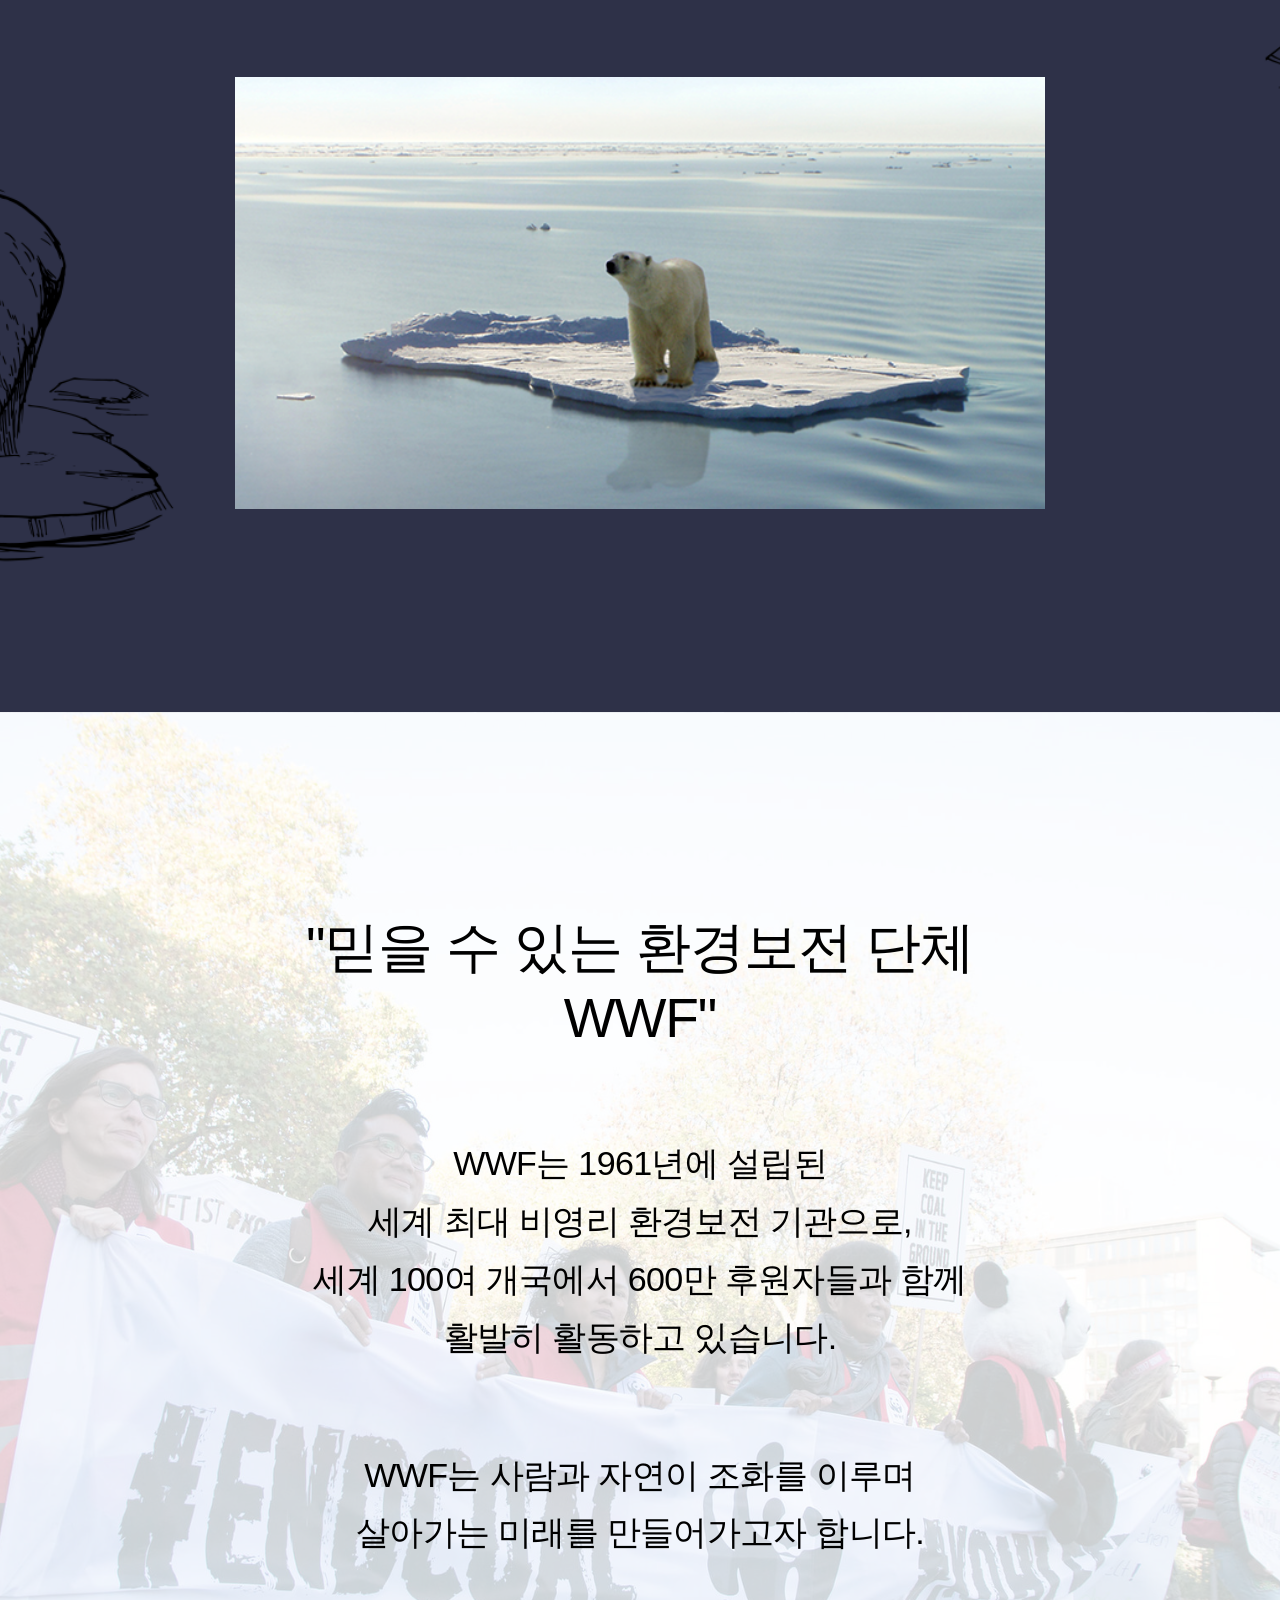
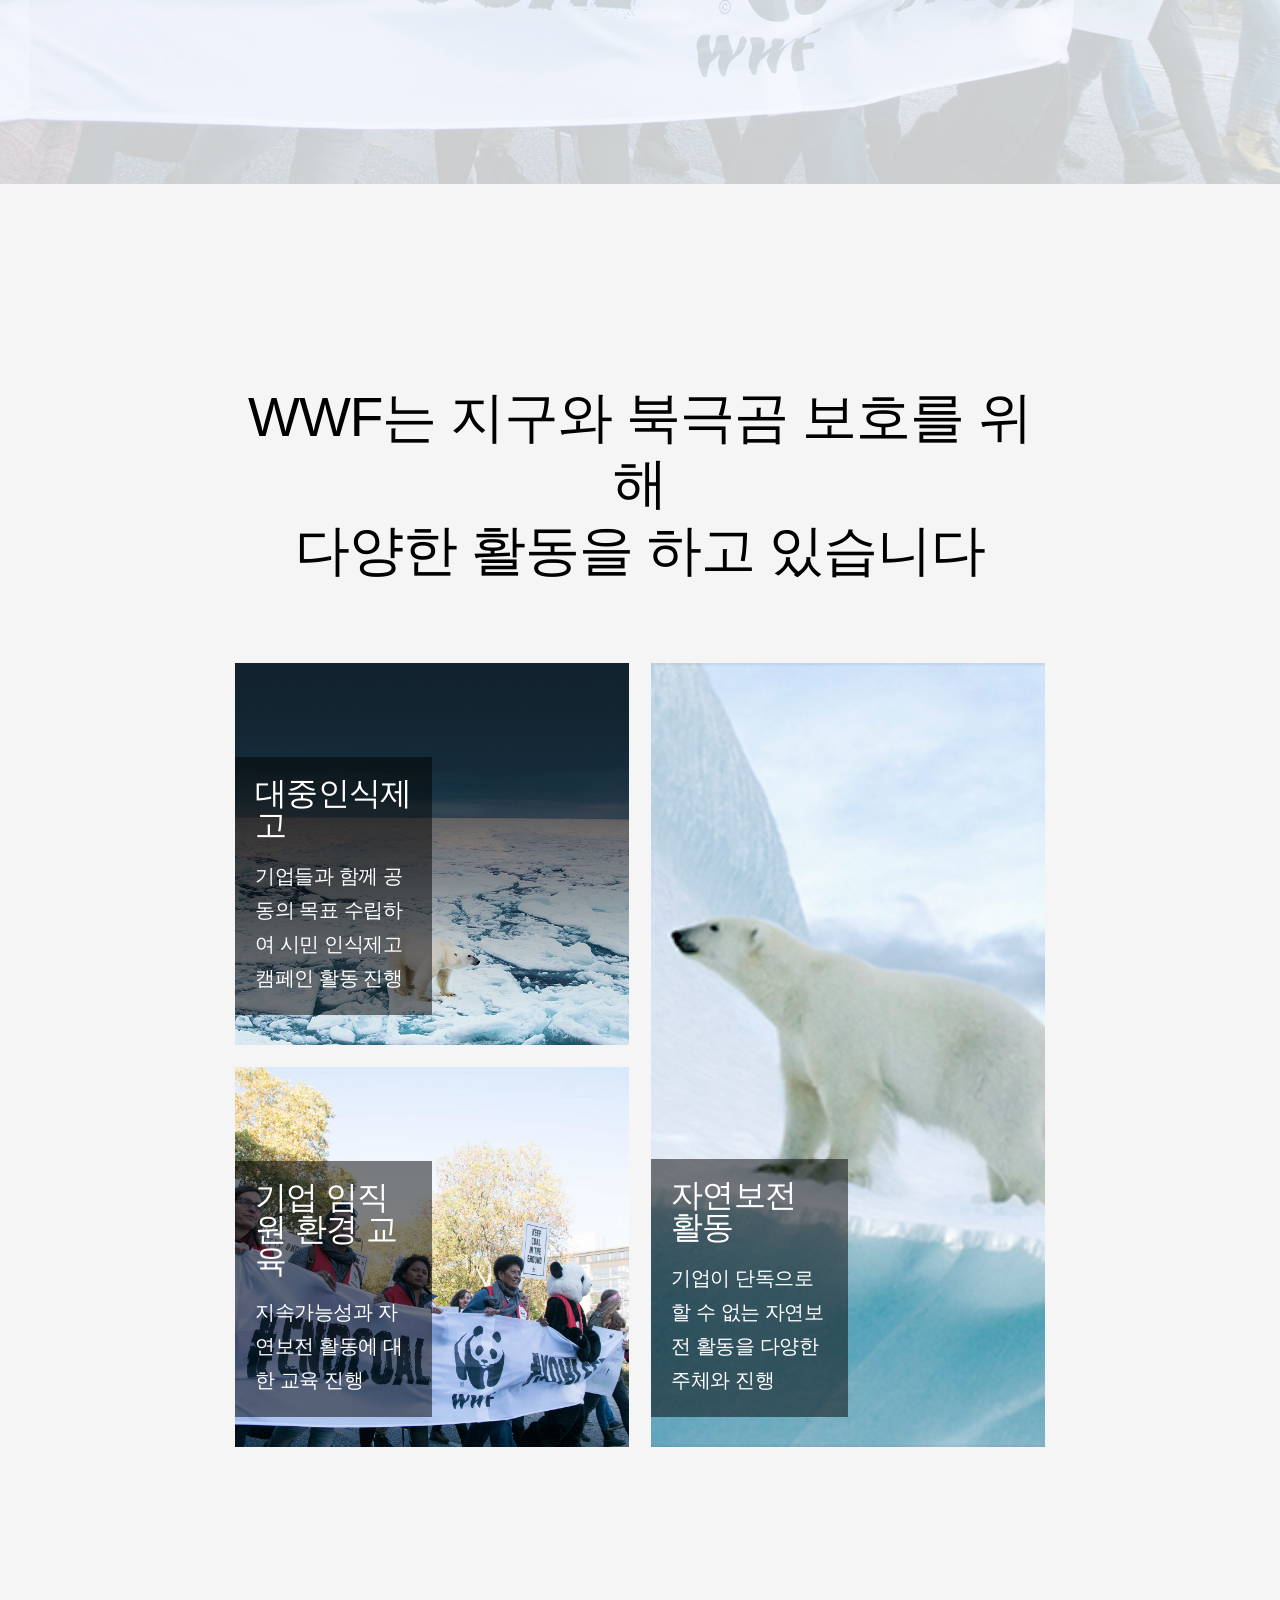
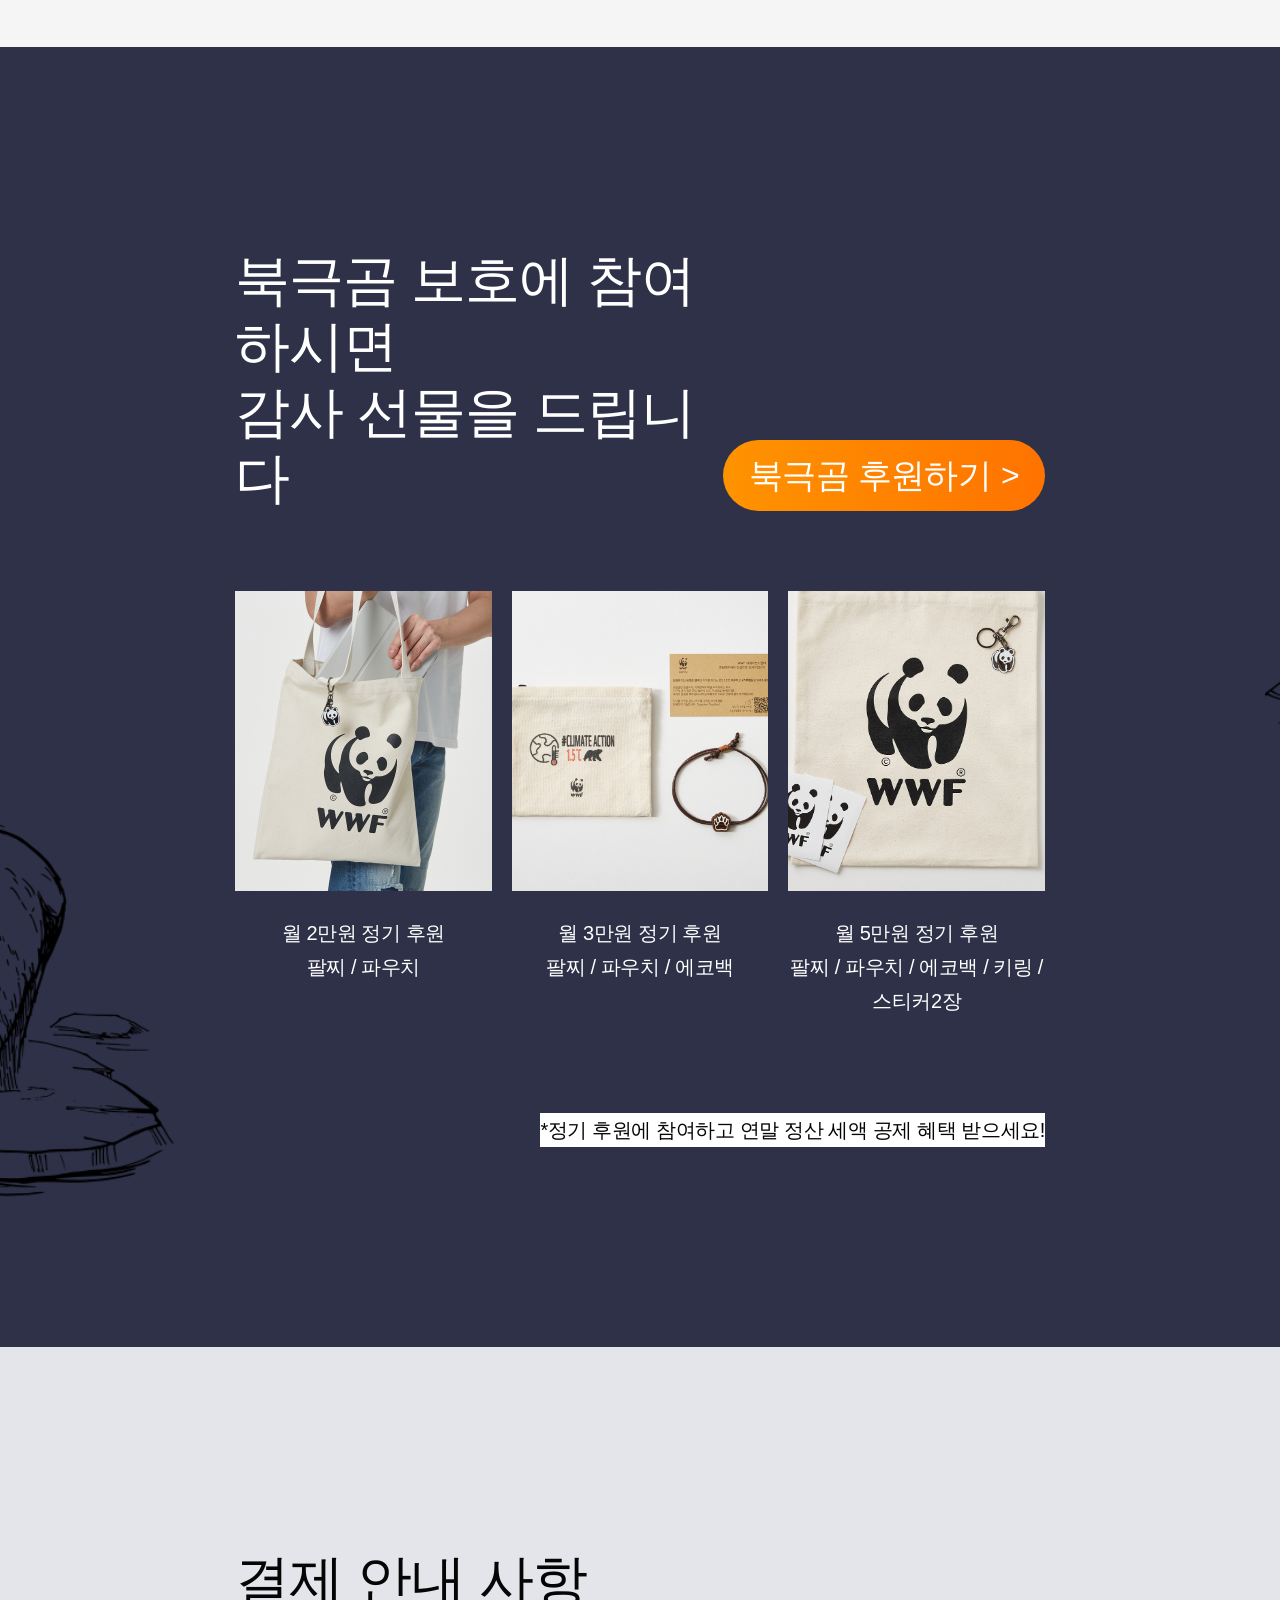
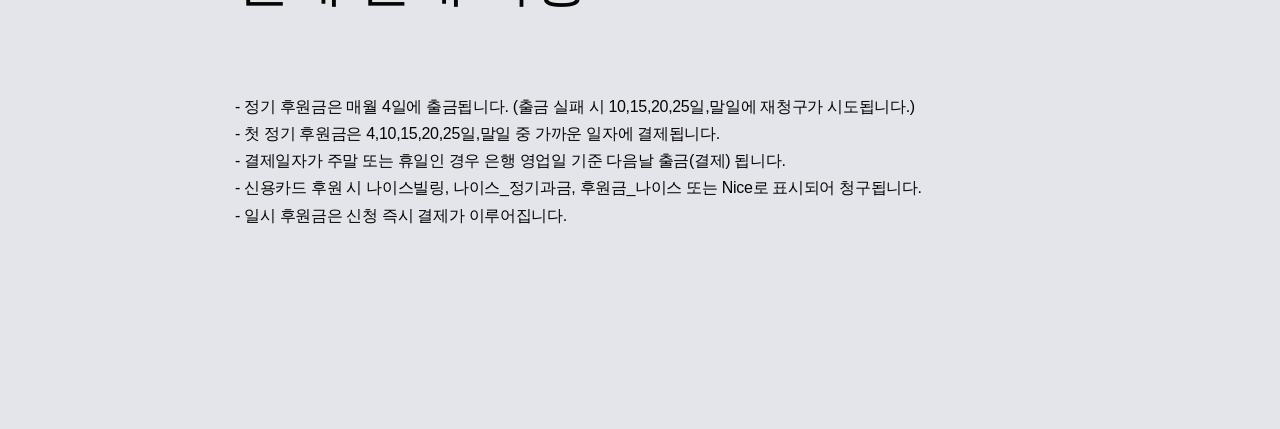
==== commit 4ca94c73: "10행까지 반응형 작업" ====
--- a/index.html
+++ b/index.html
@@ -149,7 +149,45 @@
             </div>
         </div>
         <!-- 9행 선물 -->
-        <!-- 10행 안내 -->
+        <div class="container gift_bg">
+            <div class="contents gift">
+                <div class="title">
+                    <h1>북극곰 보호에 참여하시면<br>감사 선물을 드립니다</h1>
+                    <a href="#" class="sponsor_btn"><em>북극곰 후원하기</em></a>
+                </div>
+                <ul class="gift_list">
+                    <li><!-- img -->
+                        <p class="photo"><img src="./images/freebie1.jpg" alt=""></p>
+                        <h2>월 2만원 정기 후원</h2>
+                        <p>팔찌 / 파우치</p>
+                    </li>
+                    <li>
+                        <p class="photo"><!-- bg --></p>
+                        <h2>월 3만원 정기 후원</h2>
+                        <p>팔찌 / 파우치 / 에코백</p>
+                    </li>
+                    <li>
+                        <p class="photo"><!-- bg --></p>
+                        <h2>월 5만원 정기 후원</h2>
+                        <p>팔찌 / 파우치 / 에코백 / 키링 / 스티커2장</p>
+                    </li>
+                </ul>
+                <p class="info">*정기 후원에 참여하고 연말 정산 세액 공제 혜택 받으세요!</div>
+            </div>
+            <!-- 10행 안내 -->
+            <div class="container payment_bg">
+                <div class="contents payment">
+                    <h1>결제 안내 사항</h1>
+                    <ul>
+                        <li>- 정기 후원금은 매월 4일에 출금됩니다. (출금 실패 시 10,15,20,25일,말일에 재청구가 시도됩니다.)</li>
+                        <li>- 첫 정기 후원금은 4,10,15,20,25일,말일 중 가까운 일자에 결제됩니다.</li>
+                        <li>- 결제일자가 주말 또는 휴일인 경우 은행 영업일 기준 다음날 출금(결제) 됩니다.</li>
+                        <li>- 신용카드 후원 시 나이스빌링, 나이스_정기과금, 후원금_나이스 또는 Nice로 표시되어 청구됩니다.</li>
+                        <li>- 일시 후원금은 신청 즉시 결제가 이루어집니다.</li>
+                    </ul>
+                </div>
+            </div>
+        </div>
     </div>
 </body>
 </html>
--- a/styles/index.css
+++ b/styles/index.css
@@ -190,7 +190,8 @@
 }
 #wrap .wwf_bg .wwf {margin:0 0 22px; position:relative; z-index:10;}
 #wrap .wwf_bg .wwf h1 {font-size:1.88rem; line-height:1.3; font-weight:500;}
-#wrap .wwf_bg .wwf p {font-size:0.81rem; line-height:1.7;}
+#wrap .wwf_bg .wwf h1+p,
+#wrap .wwf_bg .wwf p {font-size:0.81rem; line-height:1.7; font-weight:400;}
 /* ==========================================================================8행 8행 활동내역(m) */
 #wrap .activity_bg {
     background:#F5F5F5;
@@ -230,4 +231,48 @@
     color:#fff; font-size:0.81rem;
 }
 /* ==========================================================================9행 선물(m) */
-/* ==========================================================================10행 안내(m) */+#wrap .gift_bg {
+    background-image:url(../images/reduction_50_bg.png);
+}
+#wrap .gift_bg .gift {text-align:center;}
+#wrap .gift_bg .gift .title {
+    display:flex; flex-flow:column nowrap;
+}
+/* #wrap .gift_bg .gift .title > * {background-color: aqua;} */
+#wrap .gift_bg .gift .title h1 {color:#fff; text-align:left;}
+#wrap .gift_bg .gift .title .sponsor_btn {margin:0;}
+#wrap .gift_bg .gift .title .sponsor_btn em {}
+#wrap .gift_bg .gift .title .sponsor_btn {margin:0 0 40px;}
+#wrap .gift_bg .gift .gift_list {
+    display:grid; gap:20px;
+    grid-template-areas:
+        'sponsor2'
+        'sponsor3'
+        'sponsor5';
+}
+#wrap .gift_bg .gift .gift_list li {}
+#wrap .gift_bg .gift .gift_list li:nth-child(1) {grid-area:sponsor2;}
+#wrap .gift_bg .gift .gift_list li:nth-child(2) {grid-area:sponsor3;}
+#wrap .gift_bg .gift .gift_list li:nth-child(3) {grid-area:sponsor5;}
+#wrap .gift_bg .gift .gift_list li:nth-child(2) .photo {background-image:url(../images/freebie2.jpg);}
+#wrap .gift_bg .gift .gift_list li:nth-child(3) .photo {background-image:url(../images/freebie3.jpg);}
+#wrap .gift_bg .gift .gift_list li .photo {
+    height:150px; overflow:hidden;
+    background-position:center; background-size:cover;
+}
+#wrap .gift_bg .gift .gift_list li .photo img {width:100%; transform:translateY(-100px);}/* 1열 */
+#wrap .gift_bg .gift .gift_list li h2 {margin-top:13px;}
+#wrap .gift_bg .gift .gift_list li h2+p {}
+#wrap .gift_bg .gift .gift_list li h2, 
+#wrap .gift_bg .gift .gift_list li h2+p {text-align:center; color:#fff; line-height:1.7;}
+#wrap .gift_bg .gift .gift_list li p {margin:0 0 25px;}
+#wrap .gift_bg .gift .info {background-color:#fff; color:#050505; display:inline-block;}
+/* ==========================================================================10행 안내(m) */
+#wrap .payment_bg {background-color:#e4e5ea;}
+#wrap .payment_bg .payment {}
+#wrap .payment_bg .payment h1, #wrap .payment_bg .payment ul li {color:#050505;}
+#wrap .payment_bg .payment h1 {
+    font-size:1.38rem; line-height:1.2; font-weight:500;
+}
+#wrap .payment_bg .payment ul {}
+#wrap .payment_bg .payment ul li {line-height:1.7;}
--- a/styles/responsive.css
+++ b/styles/responsive.css
@@ -34,6 +34,25 @@
     #wrap .humanity_bg .humanity .list li dl dt {font-size:2.69rem;}
     #wrap .humanity_bg .humanity .list li .txt {height:250px;}
     #wrap .humanity_bg .humanity .list li .txt p {font-size:1rem;}
+    /* ---------------------------------------------------------7행 */
+    #wrap .wwf_bg .wwf h1+p, #wrap .wwf_bg .wwf p {font-size:1.38rem; line-height:1.7; font-weight:400;}
+    /* ---------------------------------------------------------9행 */
+    #wrap .gift_bg .gift {text-align:right;}
+    #wrap .gift_bg .gift .title {flex-flow:row nowrap; justify-content:space-between; align-items:flex-end;}
+    #wrap .gift_bg .gift .gift_list {
+    grid-template-columns:1fr 1fr; margin:0 0 40px;
+    grid-template-areas:
+        'sponsor2 sponsor3'
+        'sponsor5 sponsor5'
+        ;
+    }
+    #wrap .gift_bg .gift .gift_list li .photo {
+        height:300px;
+    }
+    #wrap .gift_bg .gift .gift_list li .photo img {
+        width:100%; height:100%; object-fit:cover;
+        transform:translateY(0);
+    }
 }
 @media screen and (min-width:1024px) {
     #wrap .intro {padding:410px 0 100px;}
@@ -72,6 +91,21 @@
     }
     #wrap .activity_bg .activity .details li .txt dt {font-size:2rem;}
     #wrap .activity_bg .activity .details li .txt dd {font-size:1.25rem; line-height:1.7;}
+    /* ----------------------------------------------------------9행 */
+    #wrap .gift_bg .gift .gift_list {
+        grid-template-columns:1fr 1fr 1fr; margin:0 0 40px;
+        grid-template-areas:
+        'sponsor2 sponsor3 sponsor5'
+        ;
+    }
+    #wrap .container .contents .title .sponsor_btn {margin:0 0 80px;}
+    #wrap .gift_bg .gift .gift_list {margin:0 0 70px;}
+    #wrap .gift_bg .gift .gift_list h2,
+    #wrap .gift_bg .gift .gift_list h2+p {font-size:1.25rem; line-height:1.7;}
+    #wrap .gift_bg .gift .info {font-size:1.25rem; line-height:1.7;}
+    /* ----------------------------------------------------------10행 */
+    #wrap .info_bg h1 {font-size:2.13rem;}
+    #wrap .info_bg p {font-size:1.25rem;}
 }/* 1024~ */
 @media screen and (min-width:1250px) {
     #wrap .intro {padding:447px 0 100px;}
@@ -92,4 +126,6 @@
         0% {opacity:1; transform:translateX(10px);}
         100% {opacity:0; transform:translateX(0);}
     }
+    /* ---------------------------------------------------------7행 */
+    #wrap .wwf_bg .wwf h1+p, #wrap .wwf_bg .wwf p {font-size:2.13rem; line-height:1.7; font-weight:400;}
 }/* 1250~ */
